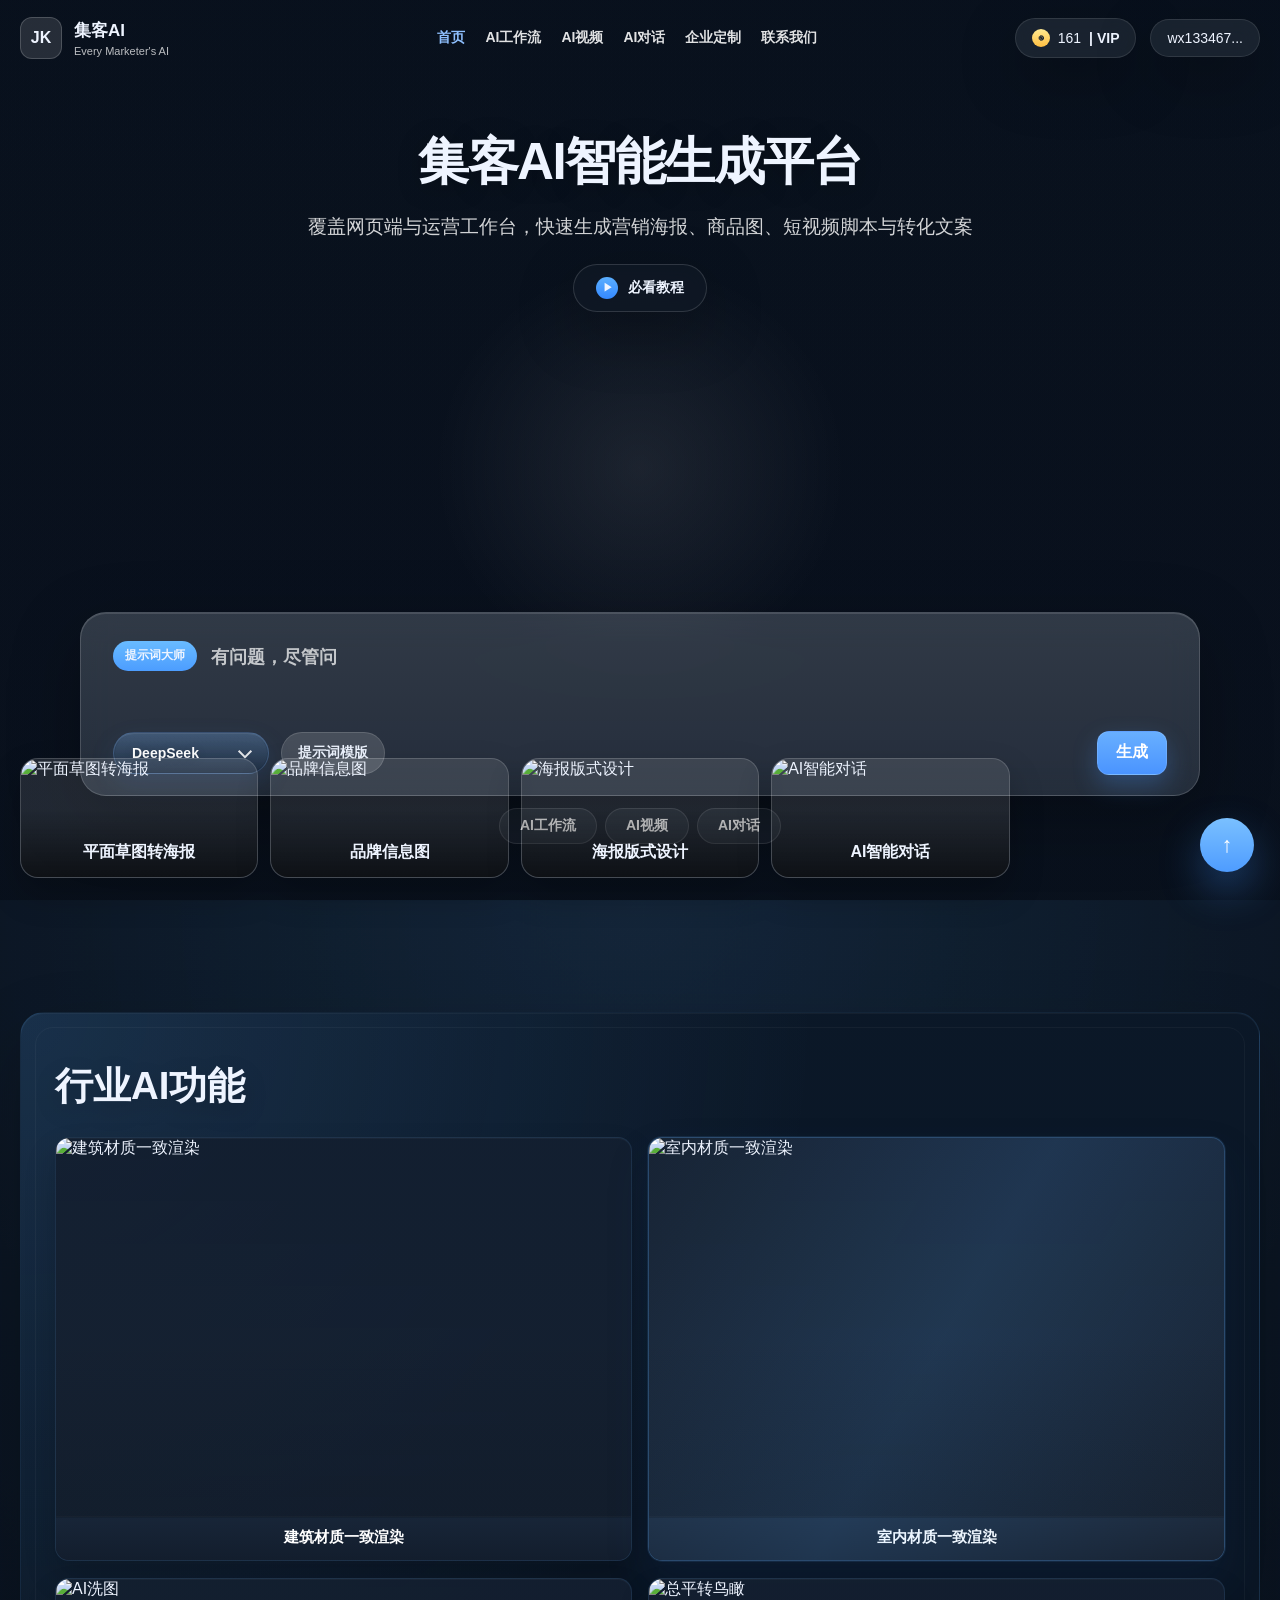
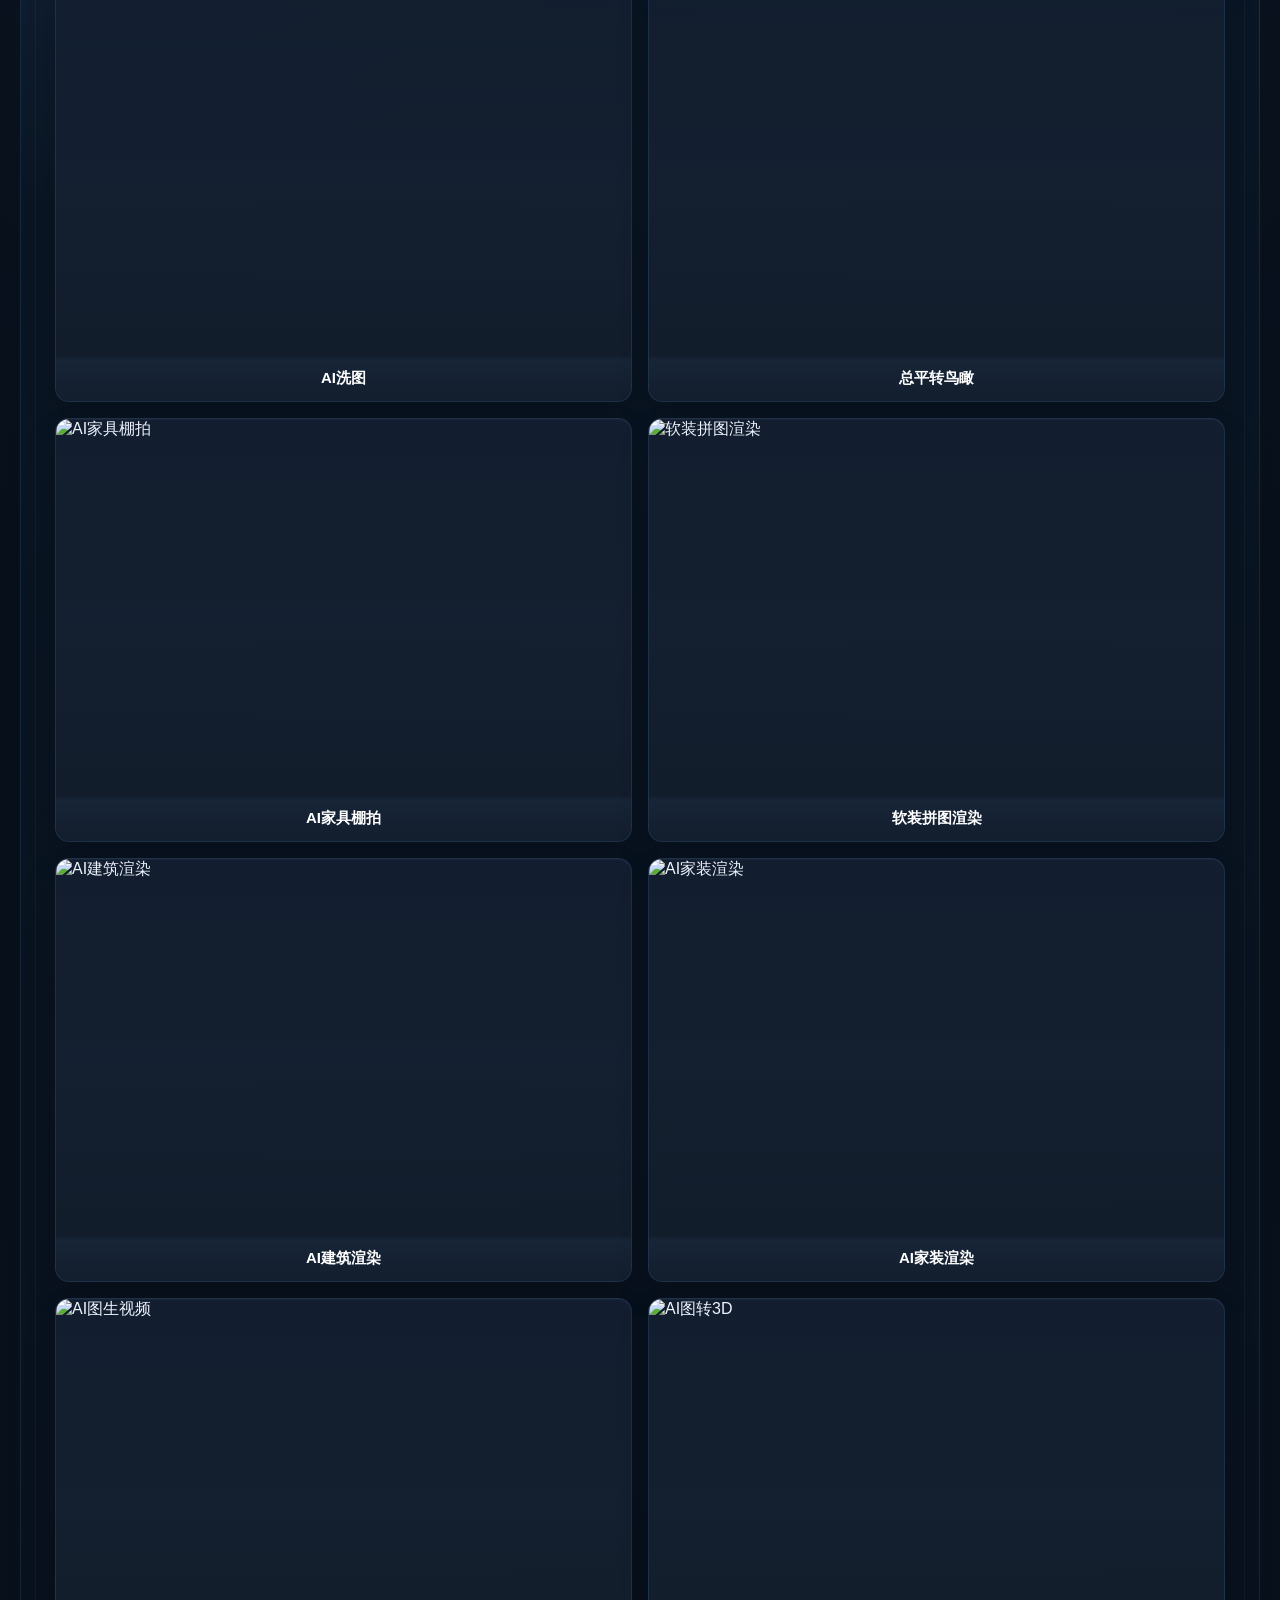
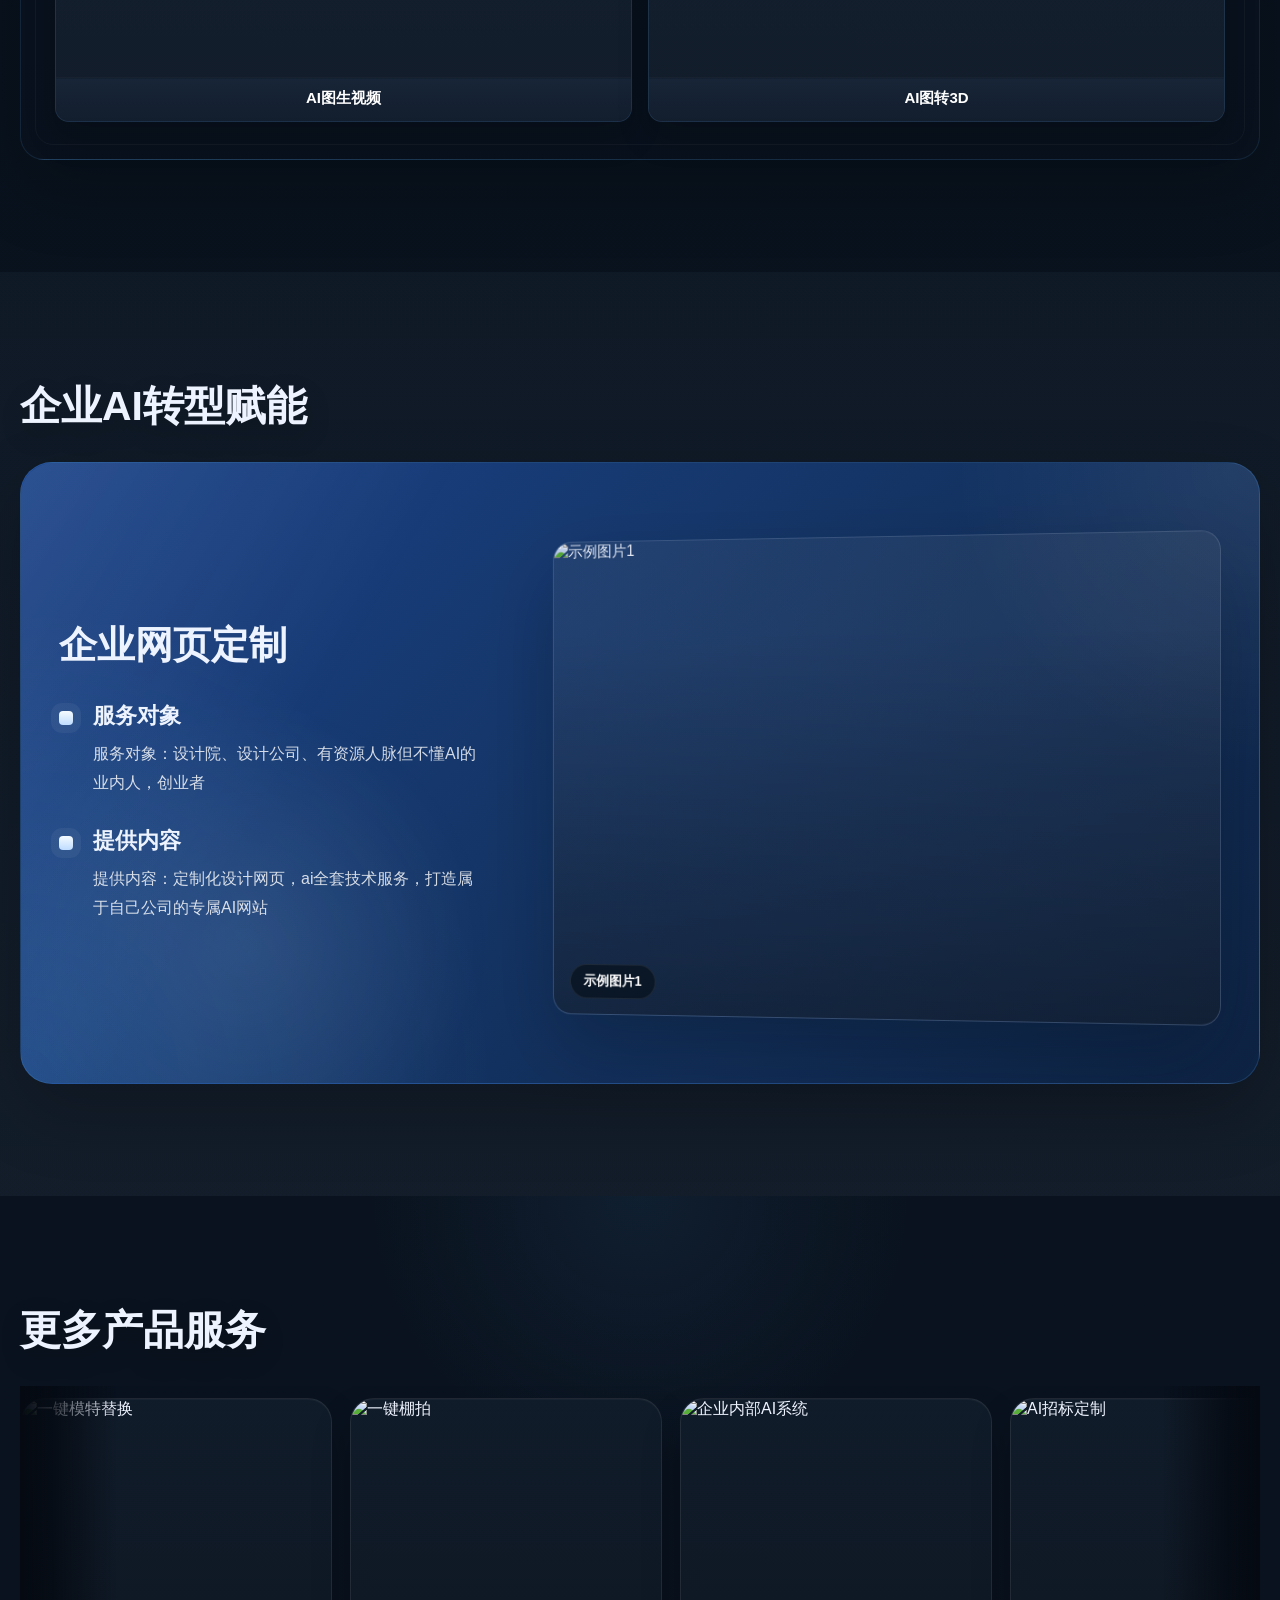
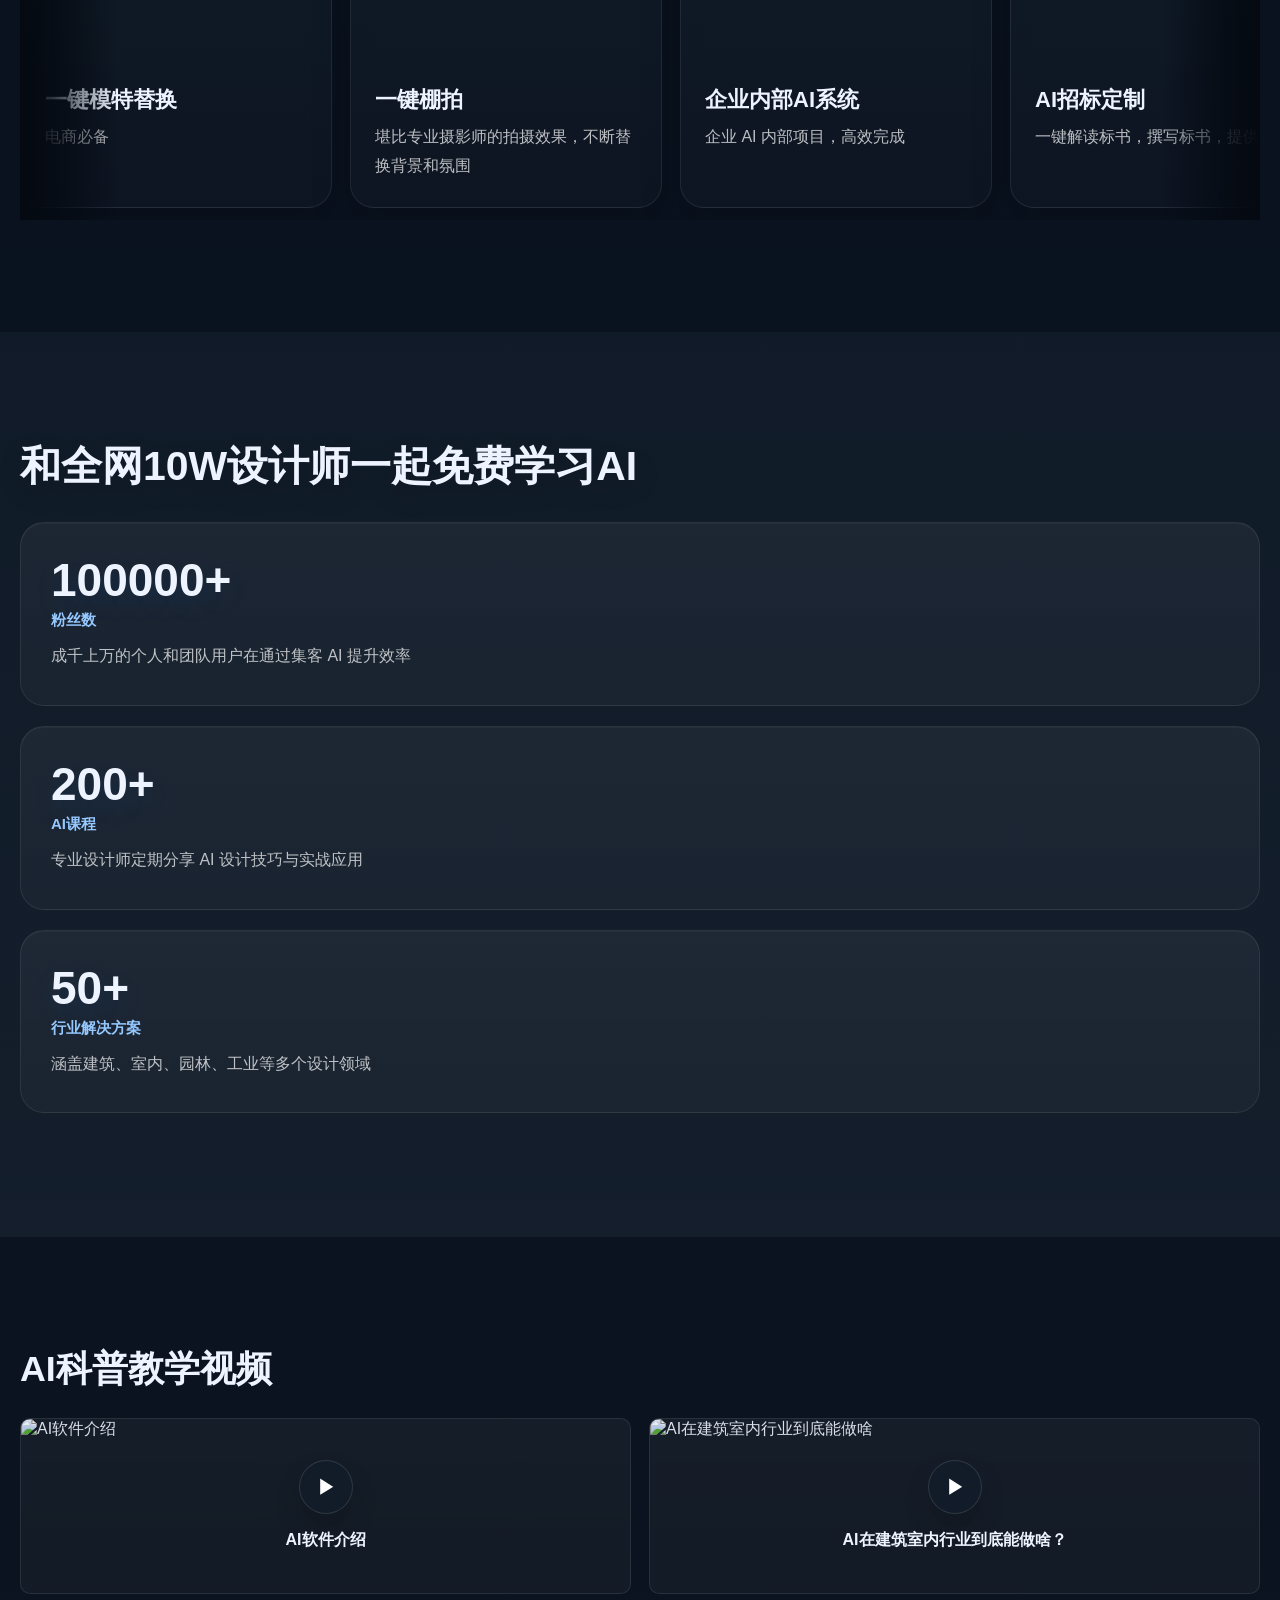
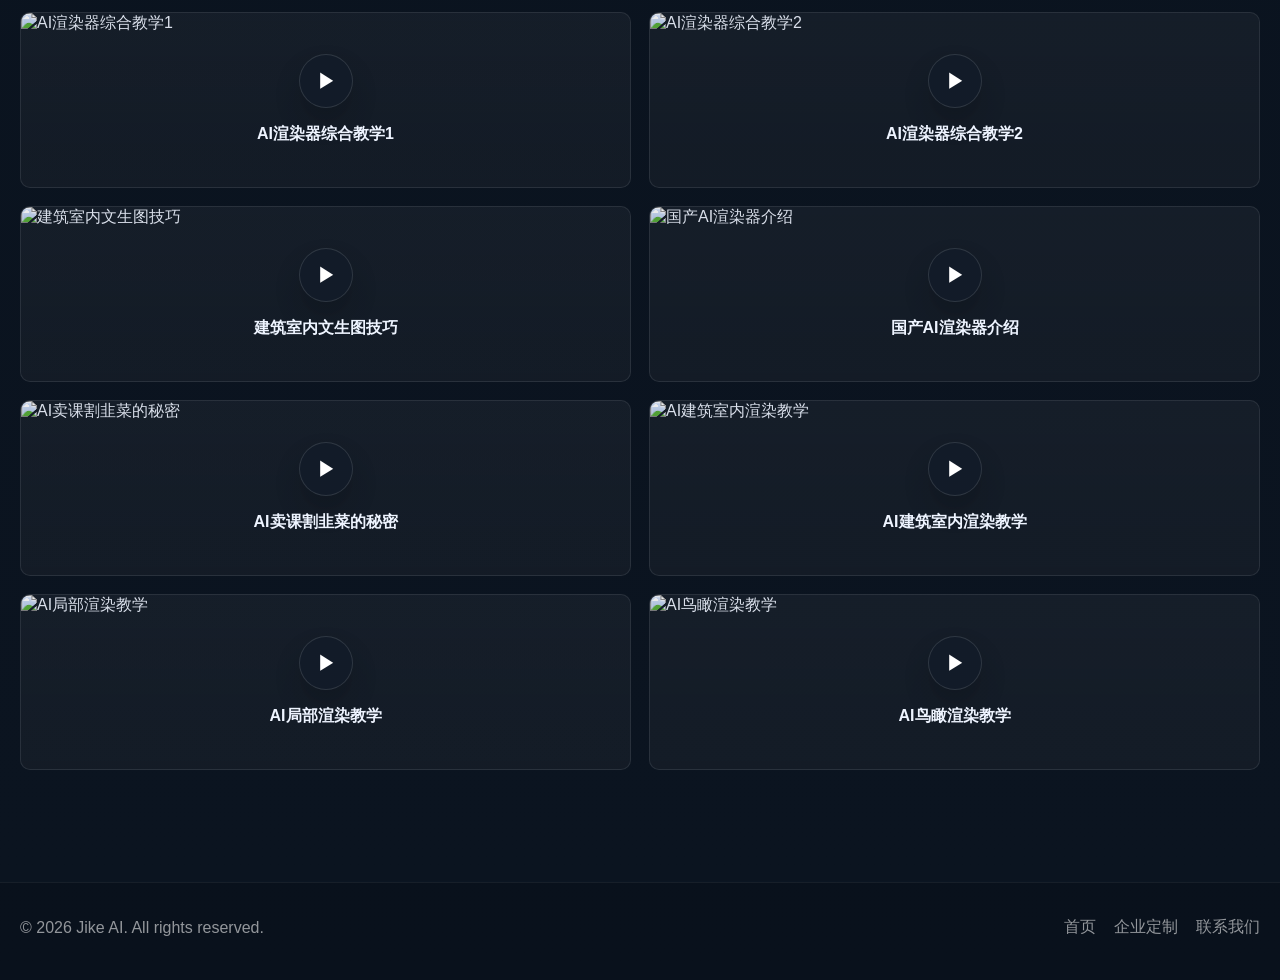
==== docs/index.html @ c5cf7b4f "Add files via upload" ====
<!DOCTYPE html>
<html lang="zh-CN">
<head>
  <meta charset="UTF-8" />
  <meta name="viewport" content="width=device-width, initial-scale=1.0" />
  <title>集客AI - 首页</title>
  <link rel="stylesheet" href="assets/style.css" />
</head>
<body data-page="home">
  <section class="hero hero-home">
    <header class="header">
      <div class="container header-inner">
        <a class="brand" href="index.html">
          <div class="brand-mark">JK</div>
          <div class="brand-text">
            <strong>集客AI</strong>
            <span>Every Marketer's AI</span>
          </div>
        </a>

        <nav class="nav">
          <a data-nav="home" href="index.html">首页</a>
          <a data-nav="workflow" href="workflow.html">AI工作流</a>
          <a data-nav="video" href="video.html">AI视频</a>
          <a data-nav="modeling" href="modeling.html">AI对话</a>
          <a data-nav="enterprise" href="enterprise.html">企业定制</a>
          <a data-nav="contact" href="contact.html">联系我们</a>
        </nav>

        <div class="nav-right">
          <div class="pill"><span class="coin-dot">◉</span> 161 <strong>| VIP</strong></div>
          <div class="pill">wx133467...</div>
        </div>
      </div>
    </header>

    <div class="container hero-center">
      <div class="title">集客AI智能生成平台</div>
      <div class="subtitle">
        覆盖网页端与运营工作台，快速生成营销海报、商品图、短视频脚本与转化文案
      </div>
      <a href="workflow.html" class="quick-btn"><span class="play">▶</span> 必看教程</a>

      <div class="prompt-wrap">
        <form class="prompt-box" action="modeling.html" method="get" data-home-form>
          <div class="prompt-top">
            <div class="tag">提示词大师</div>
            <textarea class="prompt-input" data-home-prompt name="prompt" placeholder="有问题，尽管问"></textarea>
          </div>

          <div class="prompt-bottom">
            <div class="controls">
              <div class="control control-select">
                <button class="model-trigger" type="button" data-dropdown-trigger aria-haspopup="listbox" aria-expanded="false">
                  <span data-dropdown-value>DeepSeek</span>
                </button>
                <div class="model-menu" data-dropdown-menu hidden role="listbox" aria-label="选择模型">
                  <button class="model-option is-selected" type="button" data-model-option="DeepSeek" role="option" aria-selected="true">DeepSeek</button>
                  <button class="model-option" type="button" data-model-option="豆包" role="option" aria-selected="false">豆包</button>
                  <button class="model-option" type="button" data-model-option="文心一言" role="option" aria-selected="false">文心一言</button>
                </div>
              </div>
              <div class="control">提示词模版</div>
            </div>
            <div class="actions">
              <button class="generate" type="submit" data-home-generate>生成</button>
            </div>
          </div>
        </form>

        <div class="tabs">
          <a class="tab" href="workflow.html">AI工作流</a>
          <a class="tab" href="video.html">AI视频</a>
          <a class="tab" href="modeling.html">AI对话</a>
        </div>
      </div>
    </div>

    <div class="gallery">
      <div class="container gallery-row">
        <a class="gallery-card" href="workflow.html">
          <img src="https://images.unsplash.com/photo-1513694203232-719a280e022f?auto=format&fit=crop&w=800&q=80" alt="平面草图转海报">
          <span>平面草图转海报</span>
        </a>
        <a class="gallery-card" href="enterprise.html">
          <img src="https://images.unsplash.com/photo-1516321497487-e288fb19713f?auto=format&fit=crop&w=800&q=80" alt="品牌信息图">
          <span>品牌信息图</span>
        </a>
        <a class="gallery-card" href="video.html">
          <img src="https://images.unsplash.com/photo-1516382799247-87df95d790b7?auto=format&fit=crop&w=800&q=80" alt="海报版式设计">
          <span>海报版式设计</span>
        </a>
        <a class="gallery-card" href="modeling.html">
          <img src="https://images.unsplash.com/photo-1497366754035-f200968a6e72?auto=format&fit=crop&w=800&q=80" alt="AI智能对话">
          <span>AI智能对话</span>
        </a>
      </div>
    </div>
  </section>

  <main class="page-main">
    <section class="section section-dark home-industry">
      <div class="container">
        <div class="industry-board">
          <div class="industry-board__head">
            <h2>行业AI功能</h2>
          </div>

          <div class="industry-card-grid">
            <article class="industry-card">
              <img src="https://picsum.photos/seed/jk-industry-1/720/460" alt="建筑材质一致渲染">
              <span>建筑材质一致渲染</span>
            </article>
            <article class="industry-card industry-card--active">
              <img src="https://picsum.photos/seed/jk-industry-2/720/460" alt="室内材质一致渲染">
              <span>室内材质一致渲染</span>
            </article>
            <article class="industry-card">
              <img src="https://picsum.photos/seed/jk-industry-3/720/460" alt="AI洗图">
              <span>AI洗图</span>
            </article>
            <article class="industry-card">
              <img src="https://picsum.photos/seed/jk-industry-4/720/460" alt="总平转鸟瞰">
              <span>总平转鸟瞰</span>
            </article>
            <article class="industry-card">
              <img src="https://picsum.photos/seed/jk-industry-5/720/460" alt="AI家具棚拍">
              <span>AI家具棚拍</span>
            </article>

            <article class="industry-card">
              <img src="https://picsum.photos/seed/jk-industry-6/720/460" alt="软装拼图渲染">
              <span>软装拼图渲染</span>
            </article>
            <article class="industry-card">
              <img src="https://picsum.photos/seed/jk-industry-7/720/460" alt="AI建筑渲染">
              <span>AI建筑渲染</span>
            </article>
            <article class="industry-card">
              <img src="https://picsum.photos/seed/jk-industry-8/720/460" alt="AI家装渲染">
              <span>AI家装渲染</span>
            </article>
            <article class="industry-card">
              <img src="https://picsum.photos/seed/jk-industry-9/720/460" alt="AI图生视频">
              <span>AI图生视频</span>
            </article>
            <article class="industry-card">
              <img src="https://picsum.photos/seed/jk-industry-10/720/460" alt="AI图转3D">
              <span>AI图转3D</span>
            </article>
          </div>
        </div>
      </div>
    </section>

    <section class="section section-soft home-service">
      <div class="container service-layout">
        <div class="section-head home-section-head">
          <h2>企业AI转型赋能</h2>
        </div>
        <div class="service-panel">
          <div class="service-panel__body">
            <div class="service-panel__copy">
              <h3>企业网页定制</h3>
              <div class="service-panel__item">
                <strong>服务对象</strong>
                <p>服务对象：设计院、设计公司、有资源人脉但不懂AI的业内人，创业者</p>
              </div>
              <div class="service-panel__item">
                <strong>提供内容</strong>
                <p>提供内容：定制化设计网页，ai全套技术服务，打造属于自己公司的专属AI网站</p>
              </div>
            </div>

            <div class="service-panel__visual">
              <article class="service-screen service-screen--main">
                <img src="https://picsum.photos/seed/jike-service-1/1280/820" alt="示例图片1">
                <div class="service-screen__label">示例图片1</div>
              </article>
            </div>
          </div>
        </div>
      </div>
    </section>

    <section class="section section-dark home-products">
      <div class="container">
        <div class="section-head home-section-head">
          <h2>更多产品服务</h2>
        </div>

        <div class="product-marquee">
          <div class="product-track">
            <article class="product-card">
              <img src="https://picsum.photos/seed/jike-product-1/640/420" alt="一键模特替换">
              <div class="product-card__body"><h3>一键模特替换</h3><p>电商必备</p></div>
            </article>
            <article class="product-card">
              <img src="https://picsum.photos/seed/jike-product-2/640/420" alt="一键棚拍">
              <div class="product-card__body"><h3>一键棚拍</h3><p>堪比专业摄影师的拍摄效果，不断替换背景和氛围</p></div>
            </article>
            <article class="product-card">
              <img src="https://picsum.photos/seed/jike-product-3/640/420" alt="企业内部AI系统">
              <div class="product-card__body"><h3>企业内部AI系统</h3><p>企业 AI 内部项目，高效完成</p></div>
            </article>
            <article class="product-card">
              <img src="https://picsum.photos/seed/jike-product-4/640/420" alt="AI招标定制">
              <div class="product-card__body"><h3>AI招标定制</h3><p>一键解读标书，撰写标书，提供建议</p></div>
            </article>
            <article class="product-card">
              <img src="https://picsum.photos/seed/jike-product-5/640/420" alt="毛坯一键装修">
              <div class="product-card__body"><h3>毛坯一键装修</h3><p>拍照后，即可生成不同风格的装修效果</p></div>
            </article>
            <article class="product-card">
              <img src="https://picsum.photos/seed/jike-product-6/640/420" alt="一键模特替换">
              <div class="product-card__body"><h3>一键模特替换</h3><p>电商必备</p></div>
            </article>
            <article class="product-card">
              <img src="https://picsum.photos/seed/jike-product-7/640/420" alt="一键棚拍">
              <div class="product-card__body"><h3>一键棚拍</h3><p>堪比专业摄影师的拍摄效果，不断替换背景和氛围</p></div>
            </article>
            <article class="product-card">
              <img src="https://picsum.photos/seed/jike-product-8/640/420" alt="企业内部AI系统">
              <div class="product-card__body"><h3>企业内部AI系统</h3><p>企业 AI 内部项目，高效完成</p></div>
            </article>
            <article class="product-card">
              <img src="https://picsum.photos/seed/jike-product-9/640/420" alt="AI招标定制">
              <div class="product-card__body"><h3>AI招标定制</h3><p>一键解读标书，撰写标书，提供建议</p></div>
            </article>
            <article class="product-card">
              <img src="https://picsum.photos/seed/jike-product-10/640/420" alt="毛坯一键装修">
              <div class="product-card__body"><h3>毛坯一键装修</h3><p>拍照后，即可生成不同风格的装修效果</p></div>
            </article>
            <article class="product-card">
              <img src="https://picsum.photos/seed/jike-product-1/640/420" alt="一键模特替换">
              <div class="product-card__body"><h3>一键模特替换</h3><p>电商必备</p></div>
            </article>
            <article class="product-card">
              <img src="https://picsum.photos/seed/jike-product-2/640/420" alt="一键棚拍">
              <div class="product-card__body"><h3>一键棚拍</h3><p>堪比专业摄影师的拍摄效果，不断替换背景和氛围</p></div>
            </article>
            <article class="product-card">
              <img src="https://picsum.photos/seed/jike-product-3/640/420" alt="企业内部AI系统">
              <div class="product-card__body"><h3>企业内部AI系统</h3><p>企业 AI 内部项目，高效完成</p></div>
            </article>
            <article class="product-card">
              <img src="https://picsum.photos/seed/jike-product-4/640/420" alt="AI招标定制">
              <div class="product-card__body"><h3>AI招标定制</h3><p>一键解读标书，撰写标书，提供建议</p></div>
            </article>
            <article class="product-card">
              <img src="https://picsum.photos/seed/jike-product-5/640/420" alt="毛坯一键装修">
              <div class="product-card__body"><h3>毛坯一键装修</h3><p>拍照后，即可生成不同风格的装修效果</p></div>
            </article>
          </div>
        </div>
      </div>
    </section>

    <section class="section section-soft home-learning">
      <div class="container">
        <div class="section-head home-section-head">
          <h2>和全网10W设计师一起免费学习AI</h2>
        </div>

        <div class="learning-stats">
          <article class="learning-stat">
            <strong>100000+</strong>
            <span>粉丝数</span>
            <p>成千上万的个人和团队用户在通过集客 AI 提升效率</p>
          </article>
          <article class="learning-stat">
            <strong>200+</strong>
            <span>AI课程</span>
            <p>专业设计师定期分享 AI 设计技巧与实战应用</p>
          </article>
          <article class="learning-stat">
            <strong>50+</strong>
            <span>行业解决方案</span>
            <p>涵盖建筑、室内、园林、工业等多个设计领域</p>
          </article>
        </div>

      </div>
    </section>

    <section class="section section-dark home-learning-showcase">
      <div class="container">
        <div class="learning-showcase-head">
          <h2>AI科普教学视频</h2>
        </div>

        <div class="learning-video-wall">
          <article class="learning-video-tile">
            <img src="https://picsum.photos/seed/jike-video-1/800/520" alt="AI软件介绍">
            <div class="learning-video-tile__overlay">
              <span class="learning-video-tile__play">▶</span>
              <strong>AI软件介绍</strong>
            </div>
          </article>
          <article class="learning-video-tile">
            <img src="https://picsum.photos/seed/jike-video-2/800/520" alt="AI在建筑室内行业到底能做啥">
            <div class="learning-video-tile__overlay">
              <span class="learning-video-tile__play">▶</span>
              <strong>AI在建筑室内行业到底能做啥？</strong>
            </div>
          </article>
          <article class="learning-video-tile">
            <img src="https://picsum.photos/seed/jike-video-3/800/520" alt="AI渲染器综合教学1">
            <div class="learning-video-tile__overlay">
              <span class="learning-video-tile__play">▶</span>
              <strong>AI渲染器综合教学1</strong>
            </div>
          </article>
          <article class="learning-video-tile">
            <img src="https://picsum.photos/seed/jike-video-4/800/520" alt="AI渲染器综合教学2">
            <div class="learning-video-tile__overlay">
              <span class="learning-video-tile__play">▶</span>
              <strong>AI渲染器综合教学2</strong>
            </div>
          </article>
          <article class="learning-video-tile">
            <img src="https://picsum.photos/seed/jike-video-5/800/520" alt="建筑室内文生图技巧">
            <div class="learning-video-tile__overlay">
              <span class="learning-video-tile__play">▶</span>
              <strong>建筑室内文生图技巧</strong>
            </div>
          </article>
          <article class="learning-video-tile">
            <img src="https://picsum.photos/seed/jike-video-6/800/520" alt="国产AI渲染器介绍">
            <div class="learning-video-tile__overlay">
              <span class="learning-video-tile__play">▶</span>
              <strong>国产AI渲染器介绍</strong>
            </div>
          </article>
          <article class="learning-video-tile">
            <img src="https://picsum.photos/seed/jike-video-7/800/520" alt="AI卖课割韭菜的秘密">
            <div class="learning-video-tile__overlay">
              <span class="learning-video-tile__play">▶</span>
              <strong>AI卖课割韭菜的秘密</strong>
            </div>
          </article>
          <article class="learning-video-tile">
            <img src="https://picsum.photos/seed/jike-video-8/800/520" alt="AI建筑室内渲染教学">
            <div class="learning-video-tile__overlay">
              <span class="learning-video-tile__play">▶</span>
              <strong>AI建筑室内渲染教学</strong>
            </div>
          </article>
          <article class="learning-video-tile">
            <img src="https://picsum.photos/seed/jike-video-9/800/520" alt="AI局部渲染教学">
            <div class="learning-video-tile__overlay">
              <span class="learning-video-tile__play">▶</span>
              <strong>AI局部渲染教学</strong>
            </div>
          </article>
          <article class="learning-video-tile">
            <img src="https://picsum.photos/seed/jike-video-10/800/520" alt="AI鸟瞰渲染教学">
            <div class="learning-video-tile__overlay">
              <span class="learning-video-tile__play">▶</span>
              <strong>AI鸟瞰渲染教学</strong>
            </div>
          </article>
        </div>
      </div>
    </section>

  </main>

  <footer class="footer">
    <div class="container footer-inner">
      <span>© 2026 Jike AI. All rights reserved.</span>
      <div class="footer-links">
        <a href="index.html">首页</a>
        <a href="enterprise.html">企业定制</a>
        <a href="contact.html">联系我们</a>
      </div>
    </div>
  </footer>

  <a class="floating-btn" href="#">↑</a>
  <script src="assets/common.js"></script>
</body>
</html>
---- docs/assets/style.css ----
﻿:root {
  --bg: #09121f;
  --bg-2: #0e1927;
  --card: rgba(255,255,255,.05);
  --card-2: rgba(255,255,255,.08);
  --line: rgba(255,255,255,.1);
  --text: #eef4ff;
  --muted: rgba(255,255,255,.72);
  --muted-2: rgba(255,255,255,.56);
  --blue: #62b1ff;
  --blue-2: #418eff;
  --shadow: 0 20px 60px rgba(0,0,0,.28);
}
* { box-sizing: border-box; }
html { scroll-behavior: smooth; }
body {
  margin: 0;
  font-family: Inter, "PingFang SC", "Microsoft YaHei", sans-serif;
  background: linear-gradient(180deg, #09121f 0%, #0d1826 100%);
  color: var(--text);
}
a { color: inherit; text-decoration: none; }
button, input, textarea { font: inherit; }
img { display: block; max-width: 100%; }
.container { width: min(1680px, calc(100% - 40px)); margin: 0 auto; }
.narrow { max-width: 980px; }
.header, .sub-header { position: absolute; left: 0; right: 0; top: 0; z-index: 30; }
.glass-header { position: sticky; background: rgba(8,15,26,.78); backdrop-filter: blur(12px); border-bottom: 1px solid rgba(255,255,255,.05); }
.header-inner { height: 76px; display: flex; align-items: center; justify-content: space-between; gap: 20px; }
.brand { display: flex; align-items: center; gap: 12px; min-width: 220px; }
.brand-mark { width: 42px; height: 42px; border-radius: 12px; background: rgba(255,255,255,.12); border: 1px solid rgba(255,255,255,.18); display: grid; place-items: center; font-weight: 800; }
.brand-text strong { display: block; font-size: 17px; }
.brand-text span { display: block; font-size: 11px; color: var(--muted); margin-top: 3px; }
.nav { display: flex; align-items: center; gap: 34px; font-size: 15px; font-weight: 600; }
.nav a { color: rgba(255,255,255,.88); }
.nav a.active, .nav a:hover { color: #8fc0ff; }
.nav-right { display: flex; align-items: center; gap: 14px; min-width: 220px; justify-content: flex-end; }
.pill { display: inline-flex; align-items: center; gap: 8px; padding: 10px 16px; border-radius: 999px; background: rgba(39,49,61,.58); border: 1px solid rgba(255,255,255,.1); backdrop-filter: blur(10px); font-size: 14px; box-shadow: var(--shadow); }
.coin-dot { width: 18px; height: 18px; border-radius: 50%; display: inline-grid; place-items: center; font-size: 11px; color: #1b2431; background: linear-gradient(180deg, #ffea91, #ffbf42); font-weight: 700; }
.hero { position: relative; min-height: 100vh; }
.hero-home {
  background:
    linear-gradient(180deg, rgba(7,14,25,.30) 0%, rgba(8,15,26,.18) 20%, rgba(8,15,26,.32) 100%),
    url('https://images.unsplash.com/photo-1511818966892-d7d671e672a2?auto=format&fit=crop&w=1800&q=80') center center / cover no-repeat;
}
.hero::before { content: ""; position: absolute; inset: 0; background: radial-gradient(circle at 50% 52%, rgba(255,255,255,.08), transparent 26%), linear-gradient(180deg, rgba(8,15,26,.14), rgba(8,15,26,.38)); pointer-events: none; }
.hero-center { position: relative; z-index: 2; min-height: 100vh; display: flex; flex-direction: column; align-items: center; justify-content: flex-start; text-align: center; padding-top: 110px; }
.title { margin-top: 22px; font-size: clamp(36px, 4vw, 68px); line-height: 1.16; font-weight: 800; letter-spacing: -.03em; text-shadow: 0 4px 24px rgba(0,0,0,.28); }
.subtitle { margin-top: 18px; max-width: 1180px; font-size: clamp(18px, 1.5vw, 22px); line-height: 1.9; color: rgba(255,255,255,.82); }
.quick-btn { margin-top: 18px; display: inline-flex; align-items: center; gap: 10px; padding: 12px 22px; border-radius: 999px; background: rgba(15,24,37,.8); border: 1px solid rgba(255,255,255,.14); box-shadow: var(--shadow); font-size: 14px; font-weight: 700; backdrop-filter: blur(12px); }
.play { width: 22px; height: 22px; border-radius: 50%; background: linear-gradient(180deg, #5bafff, #3488ff); display: grid; place-items: center; font-size: 10px; padding-left: 1px; }
.prompt-wrap { width: min(1120px, calc(100% - 80px)); margin-top: 360px; }
.prompt-box { border-radius: 26px; padding: 18px 18px 14px; background: linear-gradient(180deg, rgba(142,154,168,.30), rgba(118,132,149,.26)); border: 1px solid rgba(255,255,255,.16); backdrop-filter: blur(18px); box-shadow: 0 22px 70px rgba(0,0,0,.28), inset 0 1px 0 rgba(255,255,255,.12); }
.prompt-top { display: flex; align-items: flex-start; gap: 14px; min-height: 86px; padding: 10px 14px 4px; text-align: left; }
.tag { display: inline-flex; align-items: center; gap: 7px; height: 30px; padding: 0 12px; border-radius: 999px; font-size: 12px; font-weight: 700; background: linear-gradient(180deg, #69bbff, #4c9dff); }
.prompt-text { flex: 1; font-size: 18px; font-weight: 700; color: rgba(255,255,255,.96); white-space: nowrap; overflow: hidden; text-overflow: ellipsis; }
.prompt-input {
  flex: 1;
  min-height: 52px;
  margin: 0;
  padding: 2px 0 0;
  border: 0;
  background: transparent;
  color: rgba(255,255,255,.96);
  font-size: 18px;
  font-weight: 700;
  line-height: 1.6;
  resize: none;
  outline: none;
}
.prompt-input::placeholder { color: rgba(255,255,255,.72); }
.thumbs { display: flex; gap: 8px; }
.thumb { width: 78px; height: 78px; border-radius: 14px; overflow: hidden; background: rgba(255,255,255,.16); border: 1px solid rgba(255,255,255,.16); }
.thumb img { width: 100%; height: 100%; object-fit: cover; }
.prompt-bottom { display: flex; align-items: center; justify-content: space-between; gap: 18px; padding: 14px 14px 6px; flex-wrap: wrap; }
.controls { display: flex; gap: 12px; flex-wrap: wrap; }
.control { height: 42px; padding: 0 16px; border-radius: 999px; background: rgba(255,255,255,.14); border: 1px solid rgba(255,255,255,.14); display: inline-flex; align-items: center; gap: 8px; font-size: 14px; font-weight: 600; }
.control-select {
  position: relative;
  min-width: 156px;
  padding: 0;
  overflow: visible;
  background: linear-gradient(180deg, rgba(93,170,255,.24), rgba(28,45,68,.82));
  border: 1px solid rgba(143,192,255,.24);
  box-shadow: inset 0 1px 0 rgba(255,255,255,.12), 0 10px 24px rgba(51,104,175,.18);
}
.control-select::before {
  content: "";
  position: absolute;
  inset: 1px;
  border-radius: 999px;
  background: linear-gradient(180deg, rgba(255,255,255,.06), rgba(255,255,255,.01));
  pointer-events: none;
}
.control-select::after {
  display: none;
}
.control-select:hover {
  border-color: rgba(143,192,255,.36);
  box-shadow: inset 0 1px 0 rgba(255,255,255,.14), 0 14px 30px rgba(51,104,175,.24);
}
.control-select:focus-within {
  border-color: rgba(143,192,255,.46);
  box-shadow: inset 0 1px 0 rgba(255,255,255,.16), 0 0 0 3px rgba(98,177,255,.12), 0 16px 34px rgba(51,104,175,.26);
}
.model-trigger {
  position: relative;
  z-index: 1;
  width: 100%;
  height: 100%;
  padding: 0 42px 0 18px;
  border: 0;
  border-radius: 999px;
  background: transparent;
  color: #fff;
  font-size: 14px;
  font-weight: 600;
  text-align: left;
  text-shadow: 0 1px 10px rgba(0,0,0,.18);
}
.model-trigger::after {
  content: "";
  position: absolute;
  top: 50%;
  right: 18px;
  width: 8px;
  height: 8px;
  border-right: 2px solid rgba(255,255,255,.88);
  border-bottom: 2px solid rgba(255,255,255,.88);
  transform: translateY(-65%) rotate(45deg);
  transition: transform .2s ease;
}
.control-select.is-open .model-trigger::after {
  transform: translateY(-20%) rotate(-135deg);
}
.model-menu {
  position: absolute;
  top: calc(100% + 10px);
  left: 0;
  min-width: 100%;
  padding: 8px;
  border-radius: 18px;
  background: linear-gradient(180deg, rgba(18,29,45,.96), rgba(10,18,30,.96));
  border: 1px solid rgba(143,192,255,.18);
  box-shadow: 0 20px 42px rgba(0,0,0,.34), inset 0 1px 0 rgba(255,255,255,.06);
  backdrop-filter: blur(14px);
}
.model-option {
  width: 100%;
  min-height: 40px;
  padding: 0 14px;
  border: 0;
  border-radius: 12px;
  background: transparent;
  color: rgba(255,255,255,.88);
  font-size: 14px;
  font-weight: 600;
  text-align: left;
  transition: background .18s ease, color .18s ease;
}
.model-option:hover {
  background: rgba(98,177,255,.12);
  color: #fff;
}
.model-option.is-selected {
  background: linear-gradient(180deg, rgba(98,177,255,.2), rgba(60,113,189,.18));
  color: #fff;
}
.actions { display: flex; align-items: center; gap: 10px; margin-left: auto; }
.upload, .generate, .primary-btn, .ghost-btn { height: 44px; border-radius: 12px; border: 1px solid rgba(255,255,255,.12); font-weight: 700; cursor: pointer; display: inline-flex; align-items: center; justify-content: center; padding: 0 18px; }
.upload, .ghost-btn { background: rgba(255,255,255,.10); color: #fff; }
.generate, .primary-btn { background: linear-gradient(180deg, #68afff, #4a94ff); color: white; box-shadow: 0 10px 24px rgba(76,156,255,.28); }
.primary-btn.small { height: 40px; }
.primary-btn.full { width: 100%; }
.tabs { margin-top: 12px; display: flex; justify-content: center; gap: 8px; flex-wrap: wrap; }
.tab { padding: 8px 20px; border-radius: 999px; background: rgba(35,45,58,.52); border: 1px solid rgba(255,255,255,.12); color: rgba(255,255,255,.88); font-size: 14px; font-weight: 600; }
.tab.active { background: linear-gradient(180deg, #63b0ff, #3d90ff); box-shadow: 0 10px 24px rgba(77,154,255,.28); }
.gallery { position: absolute; left: 0; right: 0; bottom: 22px; z-index: 3; }
.gallery-row { display: grid; grid-template-columns: repeat(5, 1fr); gap: 18px; align-items: end; }
.gallery-card { position: relative; height: 138px; border-radius: 18px; overflow: hidden; background: rgba(255,255,255,.1); border: 1px solid rgba(255,255,255,.16); box-shadow: 0 16px 34px rgba(0,0,0,.22); }
.gallery-card img { width: 100%; height: 100%; object-fit: cover; }
.gallery-card::after { content: ""; position: absolute; inset: 0; background: linear-gradient(180deg, rgba(0,0,0,0) 42%, rgba(0,0,0,.58) 100%); }
.gallery-card span { position: absolute; left: 18px; right: 18px; bottom: 14px; z-index: 2; font-size: 16px; font-weight: 700; text-align: center; }
.page-main, .inner-page {
  background:
    radial-gradient(circle at top, rgba(98,177,255,.08), transparent 22%),
    linear-gradient(180deg, #091320 0%, #0d1826 100%);
}
.section { padding: 112px 0; }
.section-dark { background: rgba(5,10,18,.26); }
.section-soft { background: linear-gradient(180deg, rgba(255,255,255,.02), rgba(255,255,255,.03)); }
.section-head h2, .split-grid h2, .page-hero h1, .cta-box h2 { margin: 0 0 16px; font-size: clamp(30px, 3.1vw, 52px); line-height: 1.18; letter-spacing: -.03em; }
.section-head.center { text-align: center; max-width: 860px; margin: 0 auto 42px; }
.section-head p, .lead, .page-hero p, .cta-box p { color: var(--muted); font-size: 17px; line-height: 1.95; }
.section-kicker { display: inline-block; margin-bottom: 16px; color: #8fc0ff; font-size: 13px; font-weight: 700; letter-spacing: .08em; text-transform: uppercase; }
.card-grid { display: grid; gap: 20px; }
.card-grid.three { grid-template-columns: repeat(3, 1fr); }
.card-grid.four { grid-template-columns: repeat(4, 1fr); }
.info-card { padding: 28px; border-radius: 24px; background: rgba(255,255,255,.04); border: 1px solid rgba(255,255,255,.08); box-shadow: inset 0 1px 0 rgba(255,255,255,.03); }
.info-card h3 { margin: 0 0 12px; font-size: 22px; }
.info-card p { margin: 0; color: var(--muted); line-height: 1.9; }
.split-grid { display: grid; grid-template-columns: 1.05fr .95fr; gap: 34px; align-items: center; }
.feature-list { display: grid; gap: 16px; }
.feature-item { padding: 20px 22px; border-radius: 20px; background: rgba(255,255,255,.05); border: 1px solid rgba(255,255,255,.08); display: flex; flex-direction: column; gap: 8px; }
.feature-item strong { font-size: 18px; }
.feature-item span { color: var(--muted); }
.show-grid { display: grid; grid-template-columns: 1.5fr 1fr 1fr; gap: 18px; }
.show-card { min-height: 220px; border-radius: 24px; background: linear-gradient(135deg, rgba(58,88,122,.44), rgba(17,28,45,.88)); border: 1px solid rgba(255,255,255,.08); display: flex; align-items: end; padding: 22px; font-size: 22px; font-weight: 700; }
.show-card.large { grid-row: span 2; min-height: 458px; }
.cta-box { border: 1px solid rgba(255,255,255,.08); border-radius: 28px; padding: 40px; display: flex; align-items: center; justify-content: space-between; gap: 30px; background: linear-gradient(180deg, rgba(255,255,255,.03), rgba(255,255,255,.04)); }
.cta-actions { display: flex; gap: 12px; align-items: center; flex-wrap: wrap; }
.cta-actions.left { justify-content: flex-start; }
.home-industry,
.home-products {
  background:
    radial-gradient(circle at top, rgba(98,177,255,.08), transparent 28%),
    rgba(5,10,18,.26);
}
.home-section-head {
  text-align: left;
  max-width: 860px;
  margin: 0 0 34px;
}
.home-section-head h2 {
  margin: 0;
  font-size: clamp(38px, 3.2vw, 58px);
  line-height: 1.08;
  letter-spacing: 0;
  text-shadow: 0 10px 28px rgba(0,0,0,.16);
}
.industry-board {
  position: relative;
  padding: 52px 34px 36px;
  border-radius: 24px;
  background:
    radial-gradient(circle at top left, rgba(98,177,255,.16), transparent 30%),
    linear-gradient(180deg, rgba(11, 24, 40, 0.99), rgba(8, 17, 29, 0.98));
  border: 1px solid rgba(98,177,255,.12);
  box-shadow:
    inset 0 1px 0 rgba(255,255,255,.04),
    0 28px 72px rgba(0,0,0,.2);
}
.industry-board::before {
  content: "";
  position: absolute;
  inset: 14px;
  border-radius: 18px;
  border: 1px solid rgba(255,255,255,.04);
  pointer-events: none;
}
.industry-board__head {
  display: flex;
  align-items: center;
  justify-content: flex-start;
  gap: 20px;
  margin-bottom: 30px;
}
.industry-board__head h2 {
  margin: 0;
  font-size: clamp(34px, 3vw, 50px);
  line-height: 1.1;
  letter-spacing: 0;
  text-shadow: 0 8px 24px rgba(0,0,0,.18);
}
.industry-card-grid {
  display: grid;
  grid-template-columns: repeat(5, minmax(0, 1fr));
  gap: 16px;
}
.industry-card {
  position: relative;
  overflow: hidden;
  border-radius: 14px;
  background: linear-gradient(180deg, rgba(19, 31, 48, 0.96), rgba(23, 34, 50, 0.92));
  border: 1px solid rgba(98,177,255,.12);
  box-shadow:
    inset 0 1px 0 rgba(255,255,255,.03),
    0 16px 32px rgba(0,0,0,.16);
  transition: transform .22s ease, border-color .22s ease, box-shadow .22s ease;
}
.industry-card--active {
  border-color: rgba(98,177,255,.3);
  box-shadow:
    0 0 0 1px rgba(98,177,255,.1),
    0 22px 40px rgba(18,43,78,.24);
}
.industry-card:hover {
  transform: translateY(-5px);
  border-color: rgba(98,177,255,.24);
  box-shadow:
    0 0 0 1px rgba(98,177,255,.08),
    0 22px 42px rgba(13,32,58,.26);
}
.industry-card img {
  width: 100%;
  aspect-ratio: 1.52 / 1;
  object-fit: cover;
  display: block;
}
.industry-card::after {
  content: "";
  position: absolute;
  inset: 0 0 42px;
  background: linear-gradient(180deg, rgba(6,13,22,0) 52%, rgba(6,13,22,.18) 100%);
  pointer-events: none;
}
.industry-card span {
  display: flex;
  align-items: center;
  justify-content: center;
  min-height: 44px;
  padding: 10px 12px 12px;
  text-align: center;
  font-size: 15px;
  font-weight: 700;
  color: #fff;
  background: linear-gradient(180deg, rgba(24, 37, 56, 0.98), rgba(19, 29, 45, 0.98));
  border-top: 1px solid rgba(255,255,255,.04);
}
.service-layout {
  display: block;
}
.service-panel {
  position: relative;
  padding: 0;
  border-radius: 32px;
  background:
    radial-gradient(circle at left bottom, rgba(98,177,255,.18), transparent 34%),
    radial-gradient(circle at top right, rgba(255,255,255,.08), transparent 22%),
    linear-gradient(135deg, #1b4389 0%, #143567 46%, #0d2344 100%);
  border: 1px solid rgba(98,177,255,.18);
  box-shadow: 0 28px 72px rgba(0,0,0,.2);
}
.service-panel::before {
  content: "";
  position: absolute;
  inset: 0;
  border-radius: inherit;
  background:
    linear-gradient(120deg, rgba(255,255,255,.08), rgba(255,255,255,0) 28%),
    radial-gradient(circle at 18% 78%, rgba(255,255,255,.08), transparent 22%);
  pointer-events: none;
}
.service-panel__body {
  display: grid;
  grid-template-columns: minmax(340px, .75fr) minmax(0, 1.25fr);
  gap: 34px;
  min-height: 620px;
  padding: 48px 38px 38px;
}
.service-panel__copy {
  display: flex;
  flex-direction: column;
  justify-content: center;
  padding: 14px 0 24px;
}
.service-panel__copy h3 {
  margin: 0 0 34px;
  font-size: clamp(34px, 3vw, 60px);
  line-height: 1.14;
}
.service-panel__item {
  position: relative;
  padding-left: 34px;
}
.service-panel__item + .service-panel__item {
  margin-top: 28px;
}
.service-panel__item::before {
  content: "";
  position: absolute;
  left: 0;
  top: 10px;
  width: 14px;
  height: 14px;
  border-radius: 4px;
  background: linear-gradient(180deg, #f5fbff, #bfdcff);
  box-shadow: 0 0 0 8px rgba(255,255,255,.05);
}
.service-panel__item strong {
  display: block;
  margin-bottom: 8px;
  font-size: 22px;
}
.service-panel__item p {
  margin: 0;
  color: rgba(255,255,255,.82);
  font-size: 16px;
  line-height: 1.85;
}
.service-panel__visual {
  position: relative;
  display: flex;
  align-items: center;
  justify-content: flex-end;
  min-width: 0;
}
.service-screen {
  overflow: hidden;
  border-radius: 20px;
  border: 1px solid rgba(255,255,255,.1);
  background: rgba(255,255,255,.06);
  box-shadow: 0 34px 82px rgba(3,10,20,.26);
}
.service-screen--main {
  position: relative;
  width: min(100%, 860px);
  aspect-ratio: 1.42 / 1;
  transform: perspective(1200px) rotateY(-5deg);
  transform-origin: right center;
}
.service-screen--float {
  position: absolute;
  right: 10%;
  bottom: 26px;
  width: min(38%, 300px);
  aspect-ratio: 1.08 / 1;
  z-index: 2;
}
.service-screen img {
  width: 100%;
  height: 100%;
  object-fit: cover;
}
.service-screen::after {
  content: "";
  position: absolute;
  inset: 0;
  background: linear-gradient(180deg, rgba(4,10,18,.06) 20%, rgba(4,10,18,.46) 100%);
}
.service-screen__label {
  position: absolute;
  left: 18px;
  bottom: 16px;
  z-index: 2;
  display: inline-flex;
  align-items: center;
  min-height: 36px;
  padding: 0 14px;
  border-radius: 999px;
  background: rgba(8,17,29,.72);
  border: 1px solid rgba(255,255,255,.08);
  color: #fff;
  font-size: 14px;
  font-weight: 700;
}
.product-marquee {
  position: relative;
  overflow: hidden;
  padding: 12px 0;
}
.product-marquee::before,
.product-marquee::after {
  content: "";
  position: absolute;
  top: 0;
  bottom: 0;
  width: 220px;
  z-index: 2;
  pointer-events: none;
}
.product-marquee::before {
  left: 0;
  background: linear-gradient(90deg, rgba(5,10,18,1) 0%, rgba(5,10,18,.82) 34%, rgba(5,10,18,0) 100%);
}
.product-marquee::after {
  right: 0;
  background: linear-gradient(270deg, rgba(5,10,18,1) 0%, rgba(5,10,18,.82) 34%, rgba(5,10,18,0) 100%);
}
.product-track {
  display: flex;
  align-items: stretch;
  gap: 18px;
  width: max-content;
  animation: product-scroll 40s linear infinite;
}
.product-track:hover {
  animation-play-state: paused;
}
.product-card {
  flex: 0 0 356px;
  overflow: hidden;
  border-radius: 24px;
  background: linear-gradient(180deg, rgba(18,29,43,.92), rgba(14,22,34,.96));
  border: 1px solid rgba(255,255,255,.08);
  box-shadow:
    inset 0 1px 0 rgba(255,255,255,.03),
    0 20px 42px rgba(0,0,0,.16);
  transition: transform .22s ease, border-color .22s ease, box-shadow .22s ease;
}
.product-card:hover {
  transform: translateY(-4px);
  border-color: rgba(98,177,255,.22);
  box-shadow:
    0 0 0 1px rgba(98,177,255,.08),
    0 26px 52px rgba(16,37,67,.22);
}
.product-card img {
  width: 100%;
  aspect-ratio: 1.18 / 1;
  object-fit: cover;
}
.product-card__body {
  padding: 24px 24px 26px;
}
.product-card__body h3 {
  margin: 0 0 10px;
  font-size: 22px;
  line-height: 1.25;
}
.product-card__body p {
  margin: 0;
  color: var(--muted);
  line-height: 1.8;
}
@keyframes product-scroll {
  from { transform: translateX(0); }
  to { transform: translateX(calc(-50% - 9px)); }
}
.learning-head {
  display: block;
  margin-bottom: 34px;
}
.learning-stats {
  display: grid;
  grid-template-columns: repeat(3, minmax(0, 1fr));
  gap: 20px;
  margin-bottom: 12px;
}
.learning-stat {
  padding: 34px 30px;
  border-radius: 24px;
  background: linear-gradient(180deg, rgba(255,255,255,.05), rgba(255,255,255,.03));
  border: 1px solid rgba(255,255,255,.08);
  box-shadow: inset 0 1px 0 rgba(255,255,255,.03);
}
.learning-stat strong {
  display: block;
  margin-bottom: 8px;
  font-size: 46px;
  line-height: 1;
  text-shadow: 0 10px 24px rgba(0,123,255,.12);
}
.learning-stat span {
  display: block;
  margin-bottom: 12px;
  color: #95c8ff;
  font-size: 15px;
  font-weight: 700;
}
.learning-stat p {
  margin: 0;
  color: var(--muted);
  line-height: 1.8;
}
.home-learning-showcase {
  background: rgba(5,10,18,.26);
}
.learning-showcase-head {
  margin-bottom: 28px;
}
.learning-showcase-head h2 {
  margin: 0;
  font-size: clamp(32px, 2.8vw, 44px);
  line-height: 1.14;
}
.learning-video-wall {
  display: grid;
  grid-template-columns: repeat(5, minmax(0, 1fr));
  gap: 18px;
}
.learning-video-tile {
  position: relative;
  overflow: hidden;
  border-radius: 10px;
  background: rgba(255,255,255,.05);
  border: 1px solid rgba(255,255,255,.08);
  min-height: 176px;
  transition: transform .22s ease, border-color .22s ease, box-shadow .22s ease;
}
.learning-video-tile:hover {
  transform: translateY(-4px);
  border-color: rgba(98,177,255,.2);
  box-shadow: 0 22px 42px rgba(0,0,0,.16);
}
.learning-video-tile img {
  width: 100%;
  height: 100%;
  object-fit: cover;
  display: block;
}
.learning-video-tile::after {
  content: "";
  position: absolute;
  inset: 0;
  background: linear-gradient(180deg, rgba(7,13,22,.08) 0%, rgba(7,13,22,.22) 100%);
}
.learning-video-tile__overlay {
  position: absolute;
  inset: 0;
  z-index: 2;
  display: flex;
  flex-direction: column;
  align-items: center;
  justify-content: center;
  gap: 14px;
  padding: 18px;
  text-align: center;
}
.learning-video-tile__play {
  width: 54px;
  height: 54px;
  border-radius: 50%;
  display: grid;
  place-items: center;
  background: rgba(18, 28, 42, .72);
  border: 1px solid rgba(255,255,255,.12);
  color: #fff;
  font-size: 20px;
  padding-left: 3px;
  box-shadow: 0 14px 26px rgba(0,0,0,.18);
  transition: transform .2s ease, background .2s ease;
}
.learning-video-tile:hover .learning-video-tile__play {
  transform: scale(1.06);
  background: rgba(37,122,255,.82);
}
.learning-video-tile strong {
  max-width: 90%;
  font-size: 16px;
  line-height: 1.45;
}
.learning-content {
  display: grid;
  grid-template-columns: minmax(0, 1.2fr) minmax(340px, .8fr);
  gap: 20px;
}
.learning-video-grid {
  display: grid;
  grid-template-columns: repeat(3, minmax(0, 1fr));
  gap: 18px;
}
.learning-video-card {
  overflow: hidden;
  border-radius: 22px;
  background: rgba(255,255,255,.04);
  border: 1px solid rgba(255,255,255,.08);
}
.learning-video-card img {
  width: 100%;
  aspect-ratio: 1.18 / 1;
  object-fit: cover;
}
.learning-video-card span {
  display: block;
  padding: 18px 18px 20px;
  font-size: 16px;
  font-weight: 700;
}
.learning-topic-panel {
  padding: 28px;
  border-radius: 24px;
  background: linear-gradient(180deg, rgba(255,255,255,.05), rgba(255,255,255,.03));
  border: 1px solid rgba(255,255,255,.08);
}
.learning-topic-panel__title {
  margin-bottom: 18px;
  font-size: 20px;
  font-weight: 700;
}
.learning-topic-list {
  display: grid;
  gap: 12px;
}
.learning-topic-item {
  min-height: 58px;
  padding: 0 18px;
  border-radius: 16px;
  display: flex;
  align-items: center;
  font-size: 16px;
  font-weight: 600;
  background: rgba(255,255,255,.04);
  border: 1px solid rgba(255,255,255,.06);
}

body[data-page="home"] .industry-card,
body[data-page="home"] .product-card,
body[data-page="home"] .learning-video-tile {
  transform-style: preserve-3d;
  transform:
    perspective(1100px)
    rotateX(var(--tilt-x, 0deg))
    rotateY(var(--tilt-y, 0deg))
    scale(var(--card-scale, 1));
  will-change: transform;
}

body[data-page="home"] .industry-card::before,
body[data-page="home"] .product-card::before,
body[data-page="home"] .learning-video-tile::before {
  content: "";
  position: absolute;
  inset: -1px;
  border-radius: inherit;
  background: linear-gradient(120deg, rgba(255,255,255,.02), rgba(98,177,255,.16), rgba(255,255,255,.02));
  opacity: 0;
  pointer-events: none;
  transition: opacity .24s ease;
}

body[data-page="home"] .industry-card:hover::before,
body[data-page="home"] .product-card:hover::before,
body[data-page="home"] .learning-video-tile:hover::before,
body[data-page="home"] .industry-card--active::before {
  opacity: 1;
}

body[data-page="home"] .industry-card img,
body[data-page="home"] .product-card img,
body[data-page="home"] .learning-video-tile img {
  transform: scale(var(--media-scale, 1));
  transition: transform .28s ease;
}

body[data-page="home"] .reveal-item {
  opacity: 0;
  transform: translate3d(0, 28px, 0) scale(.985);
  filter: blur(8px);
  transition:
    opacity .7s cubic-bezier(.22,1,.36,1),
    transform .7s cubic-bezier(.22,1,.36,1),
    filter .7s cubic-bezier(.22,1,.36,1);
  transition-delay: var(--reveal-delay, 0ms);
}

body[data-page="home"] .reveal-item.is-revealed {
  opacity: 1;
  transform: translate3d(0, 0, 0) scale(1);
  filter: blur(0);
}

@media (prefers-reduced-motion: reduce) {
  body[data-page="home"] .product-track,
  body[data-page="home"] .reveal-item {
    animation: none !important;
    transition: none !important;
  }
}
.footer {
  padding: 34px 0 42px;
  border-top: 1px solid rgba(255,255,255,.06);
  background: rgba(6,11,18,.5);
}
.footer-inner { display: flex; justify-content: space-between; gap: 20px; align-items: center; color: var(--muted-2); }
.footer-links { display: flex; gap: 18px; }
.floating-btn {
  position: fixed;
  right: 26px;
  bottom: 28px;
  width: 54px;
  height: 54px;
  border-radius: 50%;
  display: grid;
  place-items: center;
  background: linear-gradient(180deg, #7ac0ff, #4e9cff);
  color: white;
  font-size: 22px;
  box-shadow: 0 18px 40px rgba(64,147,255,.34);
  z-index: 20;
  transition: transform .2s ease, box-shadow .2s ease;
}
.floating-btn:hover {
  transform: translateY(-3px);
  box-shadow: 0 24px 48px rgba(64,147,255,.42);
}
.video-page {
  background: #0c1018;
}
.video-page .sub-header.glass-header {
  position: fixed;
  background: rgba(19, 22, 30, .92);
  backdrop-filter: blur(14px);
  border-bottom: 1px solid rgba(255,255,255,.05);
}
.video-studio {
  min-height: 100vh;
  padding-top: 76px;
  display: grid;
  grid-template-columns: 320px minmax(0, 1fr);
  background: #0c1018;
}
.video-studio__toast {
  position: fixed;
  top: 86px;
  left: 50%;
  z-index: 40;
  transform: translateX(-50%);
  min-width: 180px;
  padding: 12px 16px;
  border-radius: 10px;
  background: rgba(28, 38, 54, .96);
  border: 1px solid rgba(123,186,255,.14);
  color: rgba(255,255,255,.92);
  font-size: 14px;
  font-weight: 600;
  box-shadow: 0 16px 36px rgba(0,0,0,.24);
}
.video-studio__toast.is-visible {
  animation: videoToastIn 2.1s ease forwards;
}
@keyframes videoToastIn {
  0% { opacity: 0; transform: translateX(-50%) translateY(-8px); }
  12%, 78% { opacity: 1; transform: translateX(-50%) translateY(0); }
  100% { opacity: 0; transform: translateX(-50%) translateY(-8px); }
}
.video-sidebar {
  position: sticky;
  top: 76px;
  height: calc(100vh - 76px);
  padding: 20px 14px;
  display: flex;
  flex-direction: column;
  gap: 14px;
  background: #10141d;
  border-right: 1px solid rgba(255,255,255,.06);
}
.video-sidebar__section {
  padding-bottom: 14px;
  border-bottom: 1px solid rgba(255,255,255,.04);
}
.video-sidebar__section h2 {
  margin: 0;
  font-size: 14px;
  font-weight: 800;
}
.video-label {
  margin-bottom: 12px;
  color: rgba(255,255,255,.92);
  font-size: 13px;
  font-weight: 700;
}
.video-label--between {
  display: flex;
  align-items: center;
  justify-content: space-between;
}
.video-select {
  position: relative;
}
.video-select__trigger {
  width: 100%;
  min-height: 34px;
  padding: 0 14px;
  border-radius: 10px;
  border: 1px solid rgba(255,255,255,.08);
  background: #141923;
  color: rgba(255,255,255,.92);
  font-size: 13px;
  font-weight: 600;
  text-align: left;
}
.video-select__trigger::after {
  content: "\25BE";
  float: right;
  color: rgba(255,255,255,.68);
}
.video-select__menu {
  position: absolute;
  left: 0;
  right: 0;
  top: calc(100% + 8px);
  z-index: 8;
  display: grid;
  gap: 6px;
  padding: 8px;
  border-radius: 12px;
  background: #141923;
  border: 1px solid rgba(255,255,255,.08);
  box-shadow: 0 18px 30px rgba(0,0,0,.24);
}
.video-select__trigger::after {
  content: "\25BE";
}
.video-select__option {
  min-height: 34px;
  padding: 0 12px;
  border: 0;
  border-radius: 8px;
  background: transparent;
  color: rgba(255,255,255,.84);
  font-size: 13px;
  font-weight: 600;
  text-align: left;
}
.video-select__option:hover,
.video-select__option.is-selected {
  background: rgba(98,177,255,.14);
  color: #fff;
}
.video-upload-grid {
  display: grid;
  grid-template-columns: 1fr;
  gap: 10px;
}
.video-upload-grid.is-double {
  grid-template-columns: 1fr 1fr;
}
.video-upload-card {
  position: relative;
  overflow: hidden;
  min-height: 88px;
  padding: 16px 12px;
  border: 0;
  border-radius: 10px;
  background: #171b25;
  border: 1px dashed rgba(255,255,255,.08);
  display: flex;
  flex-direction: column;
  align-items: center;
  justify-content: center;
  gap: 8px;
  color: rgba(255,255,255,.56);
  text-align: center;
  cursor: pointer;
  transition: border-color .18s ease, transform .18s ease;
}
.video-upload-card:hover {
  border-color: rgba(98,177,255,.34);
  transform: translateY(-1px);
}
.video-upload-card.has-image {
  min-height: 124px;
  align-items: stretch;
  justify-content: flex-end;
  padding: 12px;
  border-style: solid;
}
.video-upload-card.has-image .video-upload-card__plus,
.video-upload-card.has-image span:last-child {
  display: none;
}
.video-upload-card__input {
  position: absolute;
  inset: 0;
  opacity: 0;
  pointer-events: none;
}
.video-upload-card__plus {
  width: 30px;
  height: 30px;
  border-radius: 50%;
  display: grid;
  place-items: center;
  background: rgba(255,255,255,.06);
  color: rgba(255,255,255,.72);
  font-size: 22px;
  line-height: 1;
}
.video-upload-card strong {
  color: rgba(255,255,255,.88);
  font-size: 13px;
  font-weight: 700;
}
.video-upload-card span:last-child {
  font-size: 11px;
  line-height: 1.5;
}
.video-upload-card__preview {
  display: none;
  width: 100%;
  aspect-ratio: 16 / 9;
  object-fit: cover;
  border-radius: 8px;
  margin-bottom: 8px;
}
.video-upload-card.has-image .video-upload-card__preview {
  display: block;
}
.video-chip-group {
  display: grid;
  grid-template-columns: repeat(3, 1fr);
  gap: 8px;
}
.video-chip-group--models .video-chip:first-child,
.video-chip-group--models .video-chip:nth-child(2) {
  position: relative;
}
.video-chip-group--models .video-chip:nth-child(2)::after {
  content: "浼氬憳鍙敤";
  position: absolute;
  top: -9px;
  right: 8px;
  padding: 2px 5px;
  border-radius: 999px;
  background: rgba(255,255,255,.12);
  color: rgba(255,255,255,.72);
  font-size: 9px;
  font-weight: 700;
}
.video-chip {
  min-height: 38px;
  padding: 0 10px;
  border: 0;
  border-radius: 8px;
  background: #1a1f2a;
  color: rgba(255,255,255,.78);
  font-size: 13px;
  font-weight: 700;
}
.video-chip.is-active {
  background: linear-gradient(135deg, #4ca7ff, #7b88f3);
  color: #fff;
}
.video-chip.wide {
  min-width: 0;
}
.video-chip-group--models {
  grid-template-columns: repeat(2, 1fr);
}
.video-chip-group--models .video-chip:nth-child(2)::after {
  content: none;
}
.video-chip {
  cursor: pointer;
  transition: background .18s ease, color .18s ease, transform .18s ease;
}
.video-chip:hover {
  transform: translateY(-1px);
  color: #fff;
}
.video-helper-text {
  margin: 10px 0 0;
  color: rgba(255,255,255,.52);
  font-size: 12px;
  line-height: 1.6;
}
.video-textarea {
  width: 100%;
  min-height: 168px;
  padding: 14px 12px;
  border-radius: 10px;
  border: 1px solid rgba(255,255,255,.06);
  background: #171b25;
  color: #fff;
  resize: none;
}
.video-textarea::placeholder {
  color: rgba(255,255,255,.34);
}
.video-sidebar__footer {
  margin-top: auto;
}
.video-submit {
  width: 100%;
  min-height: 42px;
  border: 0;
  border-radius: 10px;
  background: rgba(255,255,255,.08);
  color: rgba(255,255,255,.56);
  font-size: 14px;
  font-weight: 700;
}
.video-content {
  padding: 26px 24px 42px;
}
.video-content__head {
  padding: 0 0 14px;
  border-bottom: 1px solid rgba(255,255,255,.06);
}
.video-content__head h1 {
  margin: 0 0 8px;
  font-size: 24px;
  line-height: 1.2;
}
.video-content__head p {
  margin: 0;
  color: rgba(255,255,255,.58);
  font-size: 14px;
}
.video-tabs {
  display: flex;
  gap: 18px;
  padding: 18px 0 20px;
}
.video-tab {
  position: relative;
  border: 0;
  padding: 0;
  background: transparent;
  color: rgba(255,255,255,.58);
  font-size: 15px;
  font-weight: 700;
}
.video-tab.is-active {
  color: #fff;
}
.video-tab.is-active::after {
  content: "";
  position: absolute;
  left: 0;
  right: 0;
  bottom: -14px;
  height: 3px;
  border-radius: 999px;
  background: #4c9fff;
}
.video-card-grid {
  display: grid;
  grid-template-columns: repeat(6, minmax(0, 1fr));
  gap: 22px 20px;
}
.video-scene-card {
  overflow: hidden;
  border-radius: 14px;
  background: #20242d;
  border: 1px solid rgba(255,255,255,.06);
}
.video-scene-card img {
  width: 100%;
  aspect-ratio: 1 / 0.82;
  object-fit: cover;
}
.video-scene-card__body {
  padding: 16px 16px 18px;
}
.video-scene-card__body h3 {
  margin: 0 0 8px;
  font-size: 18px;
  line-height: 1.2;
}
.video-scene-card__body p {
  margin: 0 0 14px;
  color: rgba(255,255,255,.58);
  font-size: 13px;
  line-height: 1.7;
}
.video-scene-card__body span {
  display: inline-flex;
  min-height: 28px;
  padding: 0 10px;
  align-items: center;
  border-radius: 8px;
  background: rgba(42,96,177,.24);
  color: #72b6ff;
  font-size: 11px;
  font-weight: 700;
}
.page-hero { padding: 140px 0 80px; }
.page-hero.simple { background: radial-gradient(circle at top, rgba(80,143,255,.16), transparent 32%); }
.workbench-card, .image-stage, .model-stage { min-height: 420px; border-radius: 28px; border: 1px solid rgba(255,255,255,.08); background: linear-gradient(135deg, rgba(53,85,121,.42), rgba(14,25,40,.92)); box-shadow: var(--shadow); }
.workbench-card.tall { min-height: 520px; }
.timeline-grid, .process-grid { display: grid; grid-template-columns: repeat(4, 1fr); gap: 20px; }
.timeline-card, .process-card { padding: 28px; border-radius: 24px; background: rgba(255,255,255,.04); border: 1px solid rgba(255,255,255,.08); }
.timeline-card strong, .process-card strong { display: block; margin-bottom: 12px; font-size: 28px; color: #8fc0ff; }
.timeline-card h3 { margin: 0 0 10px; }
.timeline-card p, .process-card span { color: var(--muted); line-height: 1.85; }
.form-wrap { max-width: 880px; }
.contact-card { padding: 28px; border-radius: 26px; background: rgba(255,255,255,.04); border: 1px solid rgba(255,255,255,.08); }
.form-grid { display: grid; grid-template-columns: 1fr 1fr; gap: 16px; margin-bottom: 18px; }
.form-grid input, .form-grid textarea { width: 100%; background: rgba(255,255,255,.06); border: 1px solid rgba(255,255,255,.08); border-radius: 14px; color: var(--text); padding: 14px 16px; }
.form-grid textarea { grid-column: span 2; min-height: 160px; resize: vertical; }
.enterprise-page {
  background:
    radial-gradient(circle at top, rgba(98,177,255,.12), transparent 28%),
    linear-gradient(180deg, #0a1321 0%, #0d1826 100%);
}
.enterprise-hero {
  padding: 152px 0 92px;
}
.enterprise-hero__grid {
  display: grid;
  grid-template-columns: 1fr .95fr;
  gap: 40px;
  align-items: center;
}
.enterprise-hero__copy h1 {
  margin: 0 0 18px;
  font-size: clamp(40px, 4vw, 64px);
  line-height: 1.08;
  letter-spacing: -.04em;
}
.enterprise-hero__copy p {
  max-width: 760px;
  margin: 0;
  color: var(--muted);
  font-size: 18px;
  line-height: 1.95;
}
.enterprise-hero__actions {
  display: flex;
  gap: 14px;
  margin-top: 28px;
  flex-wrap: wrap;
}
.enterprise-metrics {
  display: grid;
  grid-template-columns: repeat(3, 1fr);
  gap: 16px;
  margin-top: 34px;
}
.enterprise-metric {
  padding: 22px 20px;
  border-radius: 22px;
  background: rgba(255,255,255,.04);
  border: 1px solid rgba(255,255,255,.08);
}
.enterprise-metric strong {
  display: block;
  margin-bottom: 8px;
  font-size: 26px;
}
.enterprise-metric span {
  color: var(--muted);
  font-size: 14px;
}
.enterprise-hero__visual {
  position: relative;
  min-height: 560px;
}
.enterprise-panel {
  border-radius: 28px;
  border: 1px solid rgba(255,255,255,.08);
  background: linear-gradient(180deg, rgba(255,255,255,.04), rgba(255,255,255,.03));
  box-shadow: var(--shadow);
}
.enterprise-panel--main {
  padding: 18px;
}
.enterprise-showcase-image {
  width: 100%;
  display: block;
  border-radius: 22px;
  border: 1px solid rgba(255,255,255,.08);
  object-fit: cover;
}
.enterprise-stack__card,
.enterprise-card,
.enterprise-step,
.enterprise-package,
.enterprise-guarantee__item {
  border-radius: 24px;
  background: rgba(255,255,255,.04);
  border: 1px solid rgba(255,255,255,.08);
}
.enterprise-panel--float span,
.enterprise-stack__card span,
.enterprise-package__head span {
  display: block;
  color: #8fc0ff;
  font-size: 12px;
  font-weight: 700;
  letter-spacing: .08em;
  text-transform: uppercase;
}
.enterprise-panel--float strong,
.enterprise-stack__card strong {
  display: block;
  margin-top: 10px;
  font-size: 24px;
  line-height: 1.3;
}
.enterprise-panel--float {
  position: absolute;
  right: 24px;
  bottom: -18px;
  width: min(320px, calc(100% - 48px));
  padding: 22px;
  background: linear-gradient(180deg, rgba(98,177,255,.16), rgba(17,31,51,.9));
}
.enterprise-solution-grid,
.enterprise-package-grid,
.enterprise-guarantee__grid {
  display: grid;
  grid-template-columns: repeat(4, 1fr);
  gap: 20px;
}
.enterprise-card {
  padding: 28px;
}
.enterprise-card h3,
.enterprise-step h3,
.enterprise-package h3 {
  margin: 0 0 12px;
  font-size: 24px;
}
.enterprise-card p,
.enterprise-step p,
.enterprise-package p,
.enterprise-guarantee__item span {
  margin: 0;
  color: var(--muted);
  line-height: 1.9;
}
.enterprise-split {
  display: grid;
  grid-template-columns: 1fr .95fr;
  gap: 34px;
  align-items: center;
}
.enterprise-stack {
  display: grid;
  gap: 16px;
}
.enterprise-stack__card {
  padding: 24px;
}
.enterprise-timeline {
  display: grid;
  grid-template-columns: repeat(4, 1fr);
  gap: 20px;
}
.enterprise-step {
  padding: 28px;
}
.enterprise-step strong {
  display: inline-flex;
  align-items: center;
  justify-content: center;
  width: 54px;
  height: 54px;
  margin-bottom: 18px;
  border-radius: 18px;
  background: linear-gradient(180deg, rgba(98,177,255,.22), rgba(70,123,198,.12));
  color: #8fc0ff;
  font-size: 20px;
}
.enterprise-package {
  padding: 28px;
}
.enterprise-package--featured {
  background: linear-gradient(180deg, rgba(98,177,255,.1), rgba(255,255,255,.04));
  border-color: rgba(143,192,255,.18);
  box-shadow: 0 20px 40px rgba(34,77,138,.16);
}
.enterprise-package__head {
  margin-bottom: 18px;
}
.enterprise-list {
  margin: 20px 0 0;
  padding: 0;
  list-style: none;
  display: grid;
  gap: 12px;
}
.enterprise-list li {
  position: relative;
  padding-left: 20px;
  color: var(--muted);
  line-height: 1.8;
}
.enterprise-list li::before {
  content: "";
  position: absolute;
  left: 0;
  top: 11px;
  width: 8px;
  height: 8px;
  border-radius: 50%;
  background: #62b1ff;
}
.enterprise-plan {
  display: grid;
  grid-template-columns: minmax(320px, .78fr) minmax(0, 1.22fr);
  gap: 28px;
  align-items: start;
}
.enterprise-plan__intro {
  position: sticky;
  top: 104px;
  padding: 34px 32px;
  border-radius: 28px;
  background: linear-gradient(180deg, rgba(22,33,49,.92), rgba(13,22,35,.95));
  border: 1px solid rgba(255,255,255,.08);
  box-shadow: 0 24px 64px rgba(0,0,0,.24);
}
.enterprise-plan__intro h2 {
  margin: 0 0 16px;
  font-size: clamp(30px, 2.8vw, 46px);
  line-height: 1.16;
}
.enterprise-plan__intro p {
  margin: 0;
  color: var(--muted);
  line-height: 1.9;
}
.enterprise-plan__note {
  margin: 28px 0 30px;
  padding: 18px 20px;
  border-radius: 18px;
  background: rgba(255,255,255,.04);
  border: 1px solid rgba(255,255,255,.06);
  display: grid;
  gap: 8px;
}
.enterprise-plan__note strong {
  color: #fff;
  font-size: 15px;
}
.enterprise-plan__note span {
  color: var(--muted);
  line-height: 1.8;
}
.enterprise-plan__rail {
  display: grid;
  gap: 18px;
}
.enterprise-plan-row {
  display: grid;
  grid-template-columns: 88px minmax(0, 1fr);
  gap: 20px;
  padding: 24px;
  border-radius: 26px;
  background: linear-gradient(180deg, rgba(23,34,50,.92), rgba(13,21,34,.96));
  border: 1px solid rgba(255,255,255,.08);
  box-shadow: 0 20px 48px rgba(0,0,0,.18);
}
.enterprise-plan-row--featured {
  border-color: rgba(121,182,255,.34);
  box-shadow: 0 24px 52px rgba(39,93,160,.22);
}
.enterprise-plan-row__index {
  width: 88px;
  height: 88px;
  border-radius: 22px;
  display: grid;
  place-items: center;
  background: linear-gradient(180deg, rgba(66,118,191,.34), rgba(31,60,97,.7));
  border: 1px solid rgba(121,182,255,.18);
  color: #9dccff;
  font-size: 28px;
  font-weight: 800;
}
.enterprise-plan-row__top {
  margin-bottom: 14px;
}
.enterprise-plan-row__top span {
  display: inline-block;
  margin-bottom: 10px;
  padding: 6px 12px;
  border-radius: 999px;
  background: rgba(255,255,255,.05);
  color: #9dccff;
  font-size: 12px;
  font-weight: 700;
}
.enterprise-plan-row__top h3 {
  margin: 0;
  font-size: 28px;
  line-height: 1.2;
}
.enterprise-plan-row__body p {
  margin: 0;
  color: var(--muted);
  line-height: 1.9;
}
.enterprise-plan-row__tags {
  margin-top: 18px;
  display: flex;
  flex-wrap: wrap;
  gap: 10px;
}
.enterprise-plan-row__tags span {
  display: inline-flex;
  align-items: center;
  min-height: 40px;
  padding: 0 16px;
  border-radius: 999px;
  background: rgba(255,255,255,.04);
  border: 1px solid rgba(255,255,255,.08);
  color: rgba(255,255,255,.86);
  font-size: 14px;
  font-weight: 600;
}
.enterprise-guarantee {
  display: grid;
  gap: 34px;
}
.enterprise-guarantee__grid {
  grid-template-columns: repeat(2, 1fr);
}
.enterprise-guarantee__item {
  padding: 24px;
}
.enterprise-guarantee__item strong {
  display: block;
  margin-bottom: 10px;
  font-size: 20px;
}
.chat-app-page {
  background: linear-gradient(180deg, #08111d 0%, #0c1726 100%);
}
.chat-app-page .sub-header.glass-header {
  position: fixed;
}
.chat-app-shell {
  min-height: 100vh;
  display: grid;
  grid-template-columns: 288px minmax(0, 1fr);
}
.chat-sidebar {
  position: sticky;
  top: 0;
  height: 100vh;
  padding: 18px 16px;
  padding-top: 94px;
  display: flex;
  flex-direction: column;
  gap: 20px;
  background: linear-gradient(180deg, rgba(16,28,44,.98), rgba(10,18,30,.98));
  border-right: 1px solid rgba(255,255,255,.06);
}
.brand-compact {
  min-width: 0;
}
.chat-sidebar__top {
  display: flex;
  align-items: center;
  justify-content: space-between;
  gap: 12px;
}
.sidebar-mini-link {
  display: inline-flex;
  align-items: center;
  justify-content: center;
  min-width: 56px;
  height: 36px;
  padding: 0 14px;
  border-radius: 999px;
  background: rgba(255,255,255,.06);
  border: 1px solid rgba(255,255,255,.08);
  color: rgba(255,255,255,.82);
  font-size: 13px;
  font-weight: 700;
}
.sidebar-primary {
  width: 100%;
  min-height: 46px;
  padding: 0 18px;
  border-radius: 16px;
  border: 1px solid rgba(123,186,255,.26);
  background: linear-gradient(180deg, rgba(98,177,255,.22), rgba(42,73,112,.36));
  color: #fff;
  font-size: 15px;
  font-weight: 700;
  text-align: left;
  box-shadow: 0 14px 32px rgba(32,77,138,.18);
}
.sidebar-group {
  display: grid;
  gap: 8px;
}
.sidebar-group__title {
  color: rgba(255,255,255,.48);
  font-size: 12px;
  font-weight: 700;
  letter-spacing: .08em;
  text-transform: uppercase;
  padding: 0 10px;
}
.sidebar-link,
.history-item {
  display: flex;
  align-items: center;
  width: 100%;
  min-height: 42px;
  padding: 10px 12px;
  border: 0;
  border-radius: 14px;
  background: transparent;
  color: rgba(255,255,255,.78);
  font-size: 14px;
  font-weight: 600;
  text-align: left;
  transition: background .18s ease, color .18s ease;
}
.sidebar-link:hover,
.sidebar-link.active,
.history-item:hover,
.history-item.is-current {
  background: rgba(98,177,255,.1);
  color: #fff;
}
.history-item {
  color: rgba(255,255,255,.64);
}
.sidebar-footer {
  margin-top: auto;
  display: grid;
  gap: 8px;
  padding-top: 14px;
  border-top: 1px solid rgba(255,255,255,.06);
}
.chat-main {
  min-height: 100vh;
  padding-top: 76px;
  display: flex;
  flex-direction: column;
  background:
    radial-gradient(circle at top, rgba(98,177,255,.08), transparent 24%),
    linear-gradient(180deg, rgba(10,19,33,.98), rgba(12,21,35,.96));
}
.chat-main__top {
  width: min(1080px, calc(100% - 56px));
  margin: 0 auto;
  padding: 24px 0 0;
  display: flex;
  align-items: center;
  justify-content: space-between;
  gap: 18px;
}
.chat-main__kicker {
  color: #8fc0ff;
  font-size: 13px;
  font-weight: 700;
  letter-spacing: .08em;
  text-transform: uppercase;
}
.chat-main__title {
  margin: 8px 0 0;
  font-size: 34px;
  line-height: 1.12;
  letter-spacing: -.03em;
}
.chat-status {
  display: inline-flex;
  align-items: center;
  gap: 10px;
  min-height: 40px;
  padding: 0 14px;
  border-radius: 999px;
  background: rgba(255,255,255,.05);
  border: 1px solid rgba(255,255,255,.08);
  color: rgba(255,255,255,.78);
  font-size: 13px;
  font-weight: 700;
}
.chat-status__dot {
  width: 8px;
  height: 8px;
  border-radius: 50%;
  background: #62b1ff;
  box-shadow: 0 0 0 6px rgba(98,177,255,.12);
}
.chat-thread {
  flex: 1;
  width: min(980px, calc(100% - 56px));
  margin: 0 auto;
  padding: 26px 0 220px;
  display: grid;
  align-content: start;
  gap: 34px;
}
.chat-row {
  display: grid;
}
.chat-row--user {
  justify-items: end;
}
.chat-row--assistant {
  grid-template-columns: 46px minmax(0, 1fr);
  align-items: start;
  gap: 16px;
}
.chat-avatar {
  width: 46px;
  height: 46px;
  border-radius: 14px;
  display: grid;
  place-items: center;
  background: linear-gradient(180deg, rgba(98,177,255,.2), rgba(56,87,126,.34));
  border: 1px solid rgba(143,192,255,.2);
  color: #fff;
  font-size: 14px;
  font-weight: 800;
}
.chat-response {
  display: grid;
  gap: 14px;
}
.chat-bubble {
  max-width: min(720px, 100%);
  border-radius: 24px;
}
.chat-bubble--user {
  padding: 12px 18px;
  background: linear-gradient(180deg, rgba(98,177,255,.2), rgba(58,100,156,.18));
  border: 1px solid rgba(143,192,255,.22);
  color: #fff;
  font-size: 16px;
  font-weight: 700;
}
.chat-bubble--assistant {
  padding: 22px 24px;
  background: rgba(255,255,255,.04);
  border: 1px solid rgba(255,255,255,.08);
  box-shadow: inset 0 1px 0 rgba(255,255,255,.04);
}
.chat-bubble--assistant h2 {
  margin: 0 0 14px;
  font-size: 28px;
  line-height: 1.15;
  letter-spacing: -.03em;
}
.chat-bubble--assistant p {
  margin: 0;
  color: var(--muted);
  font-size: 17px;
  line-height: 1.9;
}
.chat-response__actions,
.chat-suggestions,
.chat-composer__tools,
.chat-composer__actions {
  display: flex;
  flex-wrap: wrap;
  gap: 10px;
}
.response-action,
.suggestion-chip,
.composer-tool,
.send-btn {
  min-height: 40px;
  padding: 0 16px;
  border-radius: 999px;
  border: 1px solid rgba(255,255,255,.08);
  background: rgba(255,255,255,.05);
  color: rgba(255,255,255,.82);
  font-size: 14px;
  font-weight: 700;
}
.suggestion-chip:hover,
.composer-tool:hover,
.response-action:hover {
  background: rgba(98,177,255,.1);
  color: #fff;
}
.chat-composer-wrap {
  position: sticky;
  bottom: 0;
  padding: 0 0 28px;
  background: linear-gradient(180deg, rgba(12,21,35,0), rgba(12,21,35,.94) 38%, rgba(12,21,35,.98) 100%);
}
.chat-composer {
  width: min(980px, calc(100% - 56px));
  margin: 0 auto;
  padding: 18px 22px;
  border-radius: 28px;
  background: linear-gradient(180deg, rgba(29,41,58,.9), rgba(16,26,39,.94));
  border: 1px solid rgba(255,255,255,.08);
  box-shadow: 0 18px 40px rgba(0,0,0,.28), inset 0 1px 0 rgba(255,255,255,.04);
  backdrop-filter: blur(16px);
}
.chat-composer__input {
  width: 100%;
  min-height: 74px;
  padding: 0;
  border: 0;
  background: transparent;
  color: #fff;
  font-size: 22px;
  line-height: 1.5;
  resize: none;
  outline: none;
}
.chat-composer__input::placeholder {
  color: rgba(255,255,255,.56);
}
.chat-composer__bottom {
  display: flex;
  align-items: center;
  justify-content: space-between;
  gap: 16px;
  margin-top: 14px;
}
.composer-tool {
  background: rgba(255,255,255,.04);
}
.composer-select {
  min-width: 148px;
}
.send-btn {
  background: linear-gradient(180deg, #68afff, #4a94ff);
  color: #fff;
  box-shadow: 0 10px 24px rgba(76,156,255,.24);
}
.chat-composer__note {
  width: min(980px, calc(100% - 56px));
  margin: 12px auto 0;
  color: rgba(255,255,255,.42);
  font-size: 12px;
  text-align: center;
}
@media (max-width: 1280px) {
  .nav { gap: 20px; font-size: 14px; }
  .prompt-wrap { margin-top: 300px; }
  .gallery-row { gap: 12px; }
  .gallery-card { height: 120px; }
  .card-grid.four, .timeline-grid, .process-grid { grid-template-columns: 1fr 1fr; }
  .video-card-grid { grid-template-columns: repeat(3, minmax(0, 1fr)); }
  .industry-card-grid,
  .learning-video-grid { grid-template-columns: 1fr 1fr; }
  .learning-content { grid-template-columns: 1fr; }
  .learning-stats { grid-template-columns: 1fr; }
  .learning-video-wall { grid-template-columns: 1fr 1fr; }
  .product-marquee::before,
  .product-marquee::after { width: 96px; }
  .product-card { flex-basis: 312px; }
  .chat-app-shell { grid-template-columns: 260px minmax(0, 1fr); }
  .enterprise-hero__grid,
  .enterprise-split { grid-template-columns: 1fr; }
  .enterprise-solution-grid { grid-template-columns: 1fr 1fr; }
  .enterprise-package-grid { grid-template-columns: 1fr; }
  .enterprise-plan { grid-template-columns: 1fr; }
  .enterprise-plan__intro { position: static; }
}
@media (max-width: 960px) {
  .nav, .nav-right { display: none; }
  .header-inner { justify-content: flex-start; }
  .hero-center { padding-top: 96px; }
  .prompt-wrap { width: min(1120px, calc(100% - 28px)); margin-top: 220px; }
  .prompt-top { flex-wrap: wrap; }
  .gallery { position: static; padding: 22px 0 20px; }
  .gallery-row, .card-grid.three, .card-grid.four, .split-grid, .show-grid, .timeline-grid, .process-grid, .form-grid { grid-template-columns: 1fr; }
  .hero { min-height: auto; padding-bottom: 24px; }
  .show-card.large { min-height: 260px; grid-row: auto; }
  .cta-box, .footer-inner { flex-direction: column; align-items: flex-start; }
  .video-studio {
    grid-template-columns: 1fr;
    padding-top: 76px;
  }
  .video-sidebar {
    position: static;
    height: auto;
  }
  .video-card-grid {
    grid-template-columns: repeat(2, minmax(0, 1fr));
  }
  .industry-card-grid,
  .learning-video-grid { grid-template-columns: 1fr; }
  .learning-video-wall { grid-template-columns: 1fr; }
  .product-marquee::before,
  .product-marquee::after { width: 64px; }
  .product-track {
    gap: 14px;
    animation-duration: 28s;
  }
  .product-card { flex-basis: 280px; }
  .service-panel__body {
    grid-template-columns: 1fr;
    min-height: auto;
  }
  .service-panel__visual {
    justify-content: center;
    padding-top: 8px;
  }
  .service-screen--main {
    width: 100%;
  }
  .service-screen--float {
    left: 4%;
    top: auto;
    bottom: -30px;
    transform: none;
    width: 42%;
  }
  .chat-app-shell { grid-template-columns: 1fr; }
  .chat-sidebar {
    position: static;
    height: auto;
    top: auto;
    padding-top: 18px;
  }
  .chat-main__top,
  .chat-thread,
  .chat-composer,
  .chat-composer__note {
    width: calc(100% - 28px);
  }
  .chat-main__top,
  .chat-composer__bottom {
    flex-direction: column;
    align-items: flex-start;
  }
  .chat-row--assistant {
    grid-template-columns: 1fr;
  }
  .chat-avatar {
    display: none;
  }
  .enterprise-metrics,
  .enterprise-timeline,
  .enterprise-guarantee__grid,
  .enterprise-solution-grid { grid-template-columns: 1fr; }
  .enterprise-hero__visual {
    min-height: auto;
  }
  .enterprise-panel--float {
    position: static;
    width: 100%;
    margin-top: 16px;
  }
  .enterprise-plan-row { grid-template-columns: 1fr; }
}
@media (max-width: 640px) {
  .container { width: min(1680px, calc(100% - 20px)); }
  .title { font-size: 34px; }
  .subtitle { font-size: 15px; line-height: 1.8; }
  .prompt-text { font-size: 15px; white-space: normal; }
  .prompt-input { font-size: 15px; }
  .prompt-wrap { margin-top: 160px; }
  .gallery-row { grid-template-columns: 1fr; }
  .gallery-card { height: 154px; }
  .section { padding: 84px 0; }
  .video-content {
    padding: 18px 14px 36px;
  }
  .video-card-grid {
    grid-template-columns: 1fr;
    gap: 16px;
  }
  .video-tabs {
    gap: 14px;
    overflow-x: auto;
    padding-bottom: 18px;
  }
  .video-chip-group {
    grid-template-columns: 1fr;
  }
  .video-upload-grid.is-double {
    grid-template-columns: 1fr;
  }
  .home-section-head h2 { font-size: 28px; }
  .industry-board {
    padding: 24px 16px 16px;
  }
  .industry-board::before {
    inset: 8px;
    border-radius: 16px;
  }
  .industry-board__head h2 {
    font-size: 32px;
  }
  .industry-card span {
    min-height: 50px;
    font-size: 15px;
  }
  .service-panel__body,
  .product-card__body,
  .learning-stat,
  .learning-topic-panel { padding: 22px; }
  .learning-video-tile {
    min-height: 156px;
  }
  .product-marquee::before,
  .product-marquee::after { display: none; }
  .product-track {
    animation: none;
    overflow-x: auto;
    width: auto;
    padding-bottom: 6px;
    scroll-snap-type: x proximity;
  }
  .product-card {
    flex-basis: 264px;
    scroll-snap-align: start;
  }
  .service-panel {
    border-radius: 24px;
  }
  .service-panel__copy h3,
  .learning-head h2 { font-size: 28px; }
  .service-panel__item {
    padding-left: 26px;
  }
  .service-panel__item strong {
    font-size: 18px;
  }
  .service-screen--float {
    position: relative;
    left: auto;
    bottom: auto;
    width: 100%;
    margin-top: 16px;
  }
  .learning-stat strong { font-size: 38px; }
  .chat-main__title { font-size: 28px; }
  .chat-bubble--assistant h2 { font-size: 22px; }
  .chat-bubble--assistant p,
  .chat-composer__input { font-size: 16px; }
  .enterprise-hero { padding: 132px 0 72px; }
  .enterprise-hero__copy h1 { font-size: 36px; }
  .enterprise-plan__intro,
  .enterprise-plan-row { padding: 22px; }
  .enterprise-plan-row__index {
    width: 72px;
    height: 72px;
    border-radius: 18px;
    font-size: 24px;
  }
  .enterprise-plan-row__top h3 { font-size: 24px; }
  .enterprise-card,
  .enterprise-step,
  .enterprise-package,
  .enterprise-stack__card,
  .enterprise-guarantee__item { padding: 22px; }
}

.workflow-chat-page .glass-header {
  position: fixed;
}
.workflow-shell {
  grid-template-columns: 360px minmax(0, 1fr);
}
.workflow-sidebar {
  gap: 18px;
  padding: 94px 22px 24px;
  background: linear-gradient(180deg, rgba(15,28,45,.98), rgba(9,17,28,.98));
}
.workflow-category-list {
  display: grid;
  gap: 12px;
  align-content: start;
}
.workflow-category-card {
  width: 100%;
  min-height: 64px;
  padding: 18px 18px;
  border-radius: 8px;
  border: 1px solid rgba(255,255,255,.08);
  background: linear-gradient(180deg, rgba(255,255,255,.04), rgba(255,255,255,.02));
  color: rgba(255,255,255,.82);
  text-align: left;
  cursor: pointer;
  transition: transform .18s ease, border-color .18s ease, background .18s ease, box-shadow .18s ease;
}
.workflow-category-card strong {
  display: block;
  font-size: 20px;
  line-height: 1.25;
}
.workflow-category-card:hover {
  transform: translateY(-2px);
  border-color: rgba(143,192,255,.22);
  background: linear-gradient(180deg, rgba(98,177,255,.12), rgba(255,255,255,.03));
}
.workflow-category-card.is-active {
  border-color: rgba(143,192,255,.34);
  background: linear-gradient(180deg, rgba(98,177,255,.18), rgba(43,74,112,.16));
  box-shadow: 0 18px 36px rgba(26,57,98,.18);
  color: #fff;
}
.workflow-main {
  padding-top: 76px;
  padding-bottom: 42px;
}
.workflow-main__top {
  width: min(1100px, calc(100% - 64px));
  padding-top: 34px;
}
.workflow-chat-layout {
  width: min(1100px, calc(100% - 64px));
  margin: 0 auto;
  flex: 1;
  min-height: 0;
  display: flex;
  flex-direction: column;
}
.workflow-thread {
  width: 100%;
  margin: 0;
  flex: 1;
  padding: 26px 0 220px;
  gap: 34px;
}
.workflow-welcome {
  max-width: 760px;
  background: radial-gradient(circle at top left, rgba(98,177,255,.12), transparent 32%), rgba(255,255,255,.04);
}
.workflow-suggestions {
  gap: 12px;
}
.workflow-chat-page .chat-row--assistant {
  grid-template-columns: 40px minmax(0, 1fr);
  gap: 14px;
}
.workflow-chat-page .chat-avatar {
  width: 40px;
  height: 40px;
  border-radius: 12px;
}
.workflow-chat-page .chat-response {
  gap: 12px;
}
.workflow-chat-page .chat-composer-wrap {
  position: sticky;
  bottom: 0;
  padding: 0 0 28px;
  background: linear-gradient(180deg, rgba(12,21,35,0), rgba(12,21,35,.94) 38%, rgba(12,21,35,.98) 100%);
}
.workflow-chat-page .chat-composer,
.workflow-chat-page .chat-composer__note {
  width: 100%;
}
.workflow-chat-page .chat-composer {
  margin: 0;
  padding: 18px 22px;
  border-radius: 28px;
}
.workflow-chat-page .chat-composer__input {
  min-height: 74px;
  padding-top: 0;
}
.workflow-chat-page .chat-composer__bottom {
  align-items: center;
}
.workflow-chat-page .chat-composer__tools {
  flex: 0 1 auto;
}
.workflow-chat-page .chat-composer__actions {
  margin-left: auto;
  align-items: center;
}
.workflow-chat-page .chat-composer__note {
  margin-top: 12px;
}
.workflow-enterprise {
  width: min(1100px, calc(100% - 64px));
  margin: 0 auto;
  padding: 28px 0 42px;
}
.workflow-enterprise[hidden] {
  display: none !important;
}
.workflow-enterprise__hero {
  position: relative;
  overflow: hidden;
  padding: 34px;
  border-radius: 24px;
  border: 1px solid rgba(255,255,255,.08);
  background:
    radial-gradient(circle at top right, rgba(98,177,255,.14), transparent 30%),
    linear-gradient(180deg, rgba(25,37,56,.92), rgba(10,18,30,.96));
  box-shadow: 0 24px 54px rgba(2,8,18,.32), inset 0 1px 0 rgba(255,255,255,.04);
}
.workflow-enterprise__hero::after {
  content: "";
  position: absolute;
  inset: 0;
  background: linear-gradient(135deg, rgba(255,255,255,.06), transparent 36%, transparent 64%, rgba(98,177,255,.08));
  pointer-events: none;
}
.workflow-enterprise__eyebrow {
  display: inline-flex;
  align-items: center;
  gap: 10px;
  padding: 6px 12px;
  border-radius: 999px;
  border: 1px solid rgba(143,192,255,.18);
  background: rgba(98,177,255,.08);
  color: #8fc0ff;
  font-size: 12px;
  font-weight: 700;
}
.workflow-enterprise__hero h2 {
  margin: 18px 0 12px;
  font-size: 40px;
  line-height: 1.08;
}
.workflow-enterprise__hero p {
  max-width: 760px;
  margin: 0;
  color: rgba(255,255,255,.68);
  font-size: 16px;
  line-height: 1.85;
}
.workflow-enterprise__hero-grid {
  display: grid;
  grid-template-columns: minmax(0, 1.3fr) minmax(320px, .7fr);
  gap: 22px;
  margin-top: 26px;
}
.workflow-enterprise__summary {
  display: grid;
  gap: 14px;
}
.workflow-enterprise__summary-card,
.workflow-enterprise__metric,
.workflow-panel,
.workflow-modal__panel,
.workflow-toast {
  border: 1px solid rgba(255,255,255,.08);
  background: linear-gradient(180deg, rgba(255,255,255,.05), rgba(255,255,255,.025));
  box-shadow: inset 0 1px 0 rgba(255,255,255,.04);
}
.workflow-enterprise__summary-card {
  display: grid;
  grid-template-columns: auto 1fr;
  gap: 14px;
  padding: 16px 18px;
  border-radius: 18px;
}
.workflow-enterprise__icon,
.workflow-role-card__icon,
.workflow-stat__icon,
.workflow-empty__icon,
.workflow-list-avatar,
.workflow-badge-icon {
  width: 46px;
  height: 46px;
  border-radius: 14px;
  display: grid;
  place-items: center;
  background: linear-gradient(180deg, rgba(98,177,255,.18), rgba(44,89,144,.16));
  border: 1px solid rgba(143,192,255,.18);
  color: #dceeff;
  font-size: 18px;
  font-weight: 800;
  box-shadow: 0 14px 30px rgba(29,78,132,.18);
}
.workflow-enterprise__summary-card strong,
.workflow-role-card strong,
.workflow-stat strong,
.workflow-panel__title {
  display: block;
}
.workflow-enterprise__summary-card p,
.workflow-role-card p,
.workflow-panel__subtext,
.workflow-inline-note,
.workflow-empty p,
.workflow-record__meta,
.workflow-table__meta,
.workflow-assignment-card__meta,
.workflow-assignment-card__feedback,
.workflow-upload-hint,
.workflow-modal__meta,
.workflow-history__item p {
  color: rgba(255,255,255,.62);
}
.workflow-enterprise__bullet-list {
  display: grid;
  gap: 10px;
  padding: 18px;
  border-radius: 18px;
  border: 1px solid rgba(255,255,255,.08);
  background: rgba(8,16,28,.54);
}
.workflow-enterprise__bullet {
  display: flex;
  align-items: flex-start;
  gap: 12px;
  color: rgba(255,255,255,.74);
  font-size: 14px;
}
.workflow-enterprise__bullet::before {
  content: "";
  width: 8px;
  height: 8px;
  margin-top: 7px;
  border-radius: 50%;
  background: #8fc0ff;
  box-shadow: 0 0 0 6px rgba(143,192,255,.08);
  flex: none;
}
.workflow-role-grid {
  display: grid;
  grid-template-columns: repeat(2, minmax(0, 1fr));
  gap: 18px;
  margin-top: 28px;
}
.workflow-role-card {
  position: relative;
  overflow: hidden;
  min-height: 280px;
  padding: 28px;
  border-radius: 22px;
  border: 1px solid rgba(255,255,255,.08);
  background:
    radial-gradient(circle at top right, rgba(98,177,255,.16), transparent 32%),
    linear-gradient(180deg, rgba(24,36,54,.94), rgba(8,15,26,.98));
  transition: transform .22s ease, border-color .22s ease, box-shadow .22s ease;
  cursor: pointer;
}
.workflow-role-card:hover,
.workflow-role-card:focus-visible {
  transform: translateY(-4px);
  border-color: rgba(143,192,255,.22);
  box-shadow: 0 28px 44px rgba(10,25,42,.34);
}
.workflow-role-card.is-pressed {
  transform: scale(.985);
}
.workflow-role-card__icon {
  margin-bottom: 22px;
}
.workflow-role-card strong {
  font-size: 28px;
  line-height: 1.1;
  color: #fff;
}
.workflow-role-card p {
  margin: 12px 0 0;
  font-size: 15px;
  line-height: 1.8;
}
.workflow-role-card__points {
  display: grid;
  gap: 10px;
  margin-top: 22px;
}
.workflow-role-card__point {
  display: flex;
  align-items: center;
  gap: 10px;
  color: rgba(255,255,255,.82);
  font-size: 14px;
}
.workflow-role-card__point::before {
  content: "";
  width: 7px;
  height: 7px;
  border-radius: 50%;
  background: linear-gradient(180deg, #a8d2ff, #62b1ff);
}
.workflow-workspace {
  display: grid;
  gap: 20px;
}
.workflow-workspace__topbar {
  display: flex;
  align-items: flex-start;
  justify-content: space-between;
  gap: 18px;
}
.workflow-workspace__title h2 {
  margin: 0;
  font-size: 34px;
  line-height: 1.08;
}
.workflow-workspace__title p {
  margin: 10px 0 0;
  color: rgba(255,255,255,.64);
  font-size: 15px;
}
.workflow-ghost-btn,
.workflow-primary-btn,
.workflow-secondary-btn,
.workflow-chip-btn,
.workflow-inline-btn {
  appearance: none;
  border: 1px solid rgba(255,255,255,.1);
  border-radius: 8px;
  color: #fff;
  transition: transform .18s ease, border-color .18s ease, background .18s ease, box-shadow .18s ease;
  cursor: pointer;
}
.workflow-ghost-btn,
.workflow-secondary-btn,
.workflow-chip-btn,
.workflow-inline-btn {
  background: rgba(255,255,255,.045);
}
.workflow-ghost-btn:hover,
.workflow-secondary-btn:hover,
.workflow-chip-btn:hover,
.workflow-inline-btn:hover,
.workflow-primary-btn:hover {
  transform: translateY(-1px);
}
.workflow-ghost-btn {
  min-height: 42px;
  padding: 0 16px;
}
.workflow-primary-btn {
  min-height: 44px;
  padding: 0 18px;
  background: linear-gradient(180deg, #63b1ff, #3771c0);
  border-color: rgba(143,192,255,.28);
  box-shadow: 0 18px 28px rgba(41,96,166,.22);
}
.workflow-secondary-btn {
  min-height: 42px;
  padding: 0 16px;
}
.workflow-chip-btn {
  min-height: 38px;
  padding: 0 14px;
}
.workflow-inline-btn {
  min-height: 34px;
  padding: 0 12px;
  font-size: 13px;
}
.workflow-stats {
  display: grid;
  grid-template-columns: repeat(4, minmax(0, 1fr));
  gap: 14px;
}
.workflow-stat {
  position: relative;
  overflow: hidden;
  padding: 18px;
  border-radius: 18px;
}
.workflow-stat::after {
  content: "";
  position: absolute;
  inset: -30% auto auto -10%;
  width: 120px;
  height: 120px;
  background: radial-gradient(circle, rgba(98,177,255,.18), transparent 64%);
  pointer-events: none;
}
.workflow-stat__head {
  display: flex;
  align-items: center;
  justify-content: space-between;
  gap: 14px;
}
.workflow-stat__label {
  color: rgba(255,255,255,.62);
  font-size: 13px;
}
.workflow-stat__value {
  margin-top: 14px;
  font-size: 34px;
  font-weight: 800;
}
.workflow-stat__foot {
  margin-top: 10px;
  color: rgba(255,255,255,.56);
  font-size: 13px;
}
.workflow-grid {
  display: grid;
  grid-template-columns: minmax(320px, .9fr) minmax(0, 1.1fr);
  gap: 18px;
}
.workflow-grid--student {
  grid-template-columns: minmax(320px, .85fr) minmax(0, 1.15fr);
}
.workflow-panel {
  border-radius: 22px;
  padding: 22px;
}
.workflow-panel__header,
.workflow-panel__toolbar,
.workflow-filter-bar,
.workflow-form__row,
.workflow-upload-row,
.workflow-modal__actions,
.workflow-modal__footer,
.workflow-inline-actions {
  display: flex;
  align-items: center;
  justify-content: space-between;
  gap: 12px;
}
.workflow-panel__header {
  margin-bottom: 18px;
}
.workflow-panel__header h3 {
  margin: 0;
  font-size: 24px;
}
.workflow-panel__subtext {
  margin-top: 8px;
  font-size: 14px;
}
.workflow-team-card {
  padding: 18px;
  border-radius: 18px;
  border: 1px solid rgba(255,255,255,.08);
  background: rgba(9,18,31,.6);
}
.workflow-team-meta {
  display: grid;
  grid-template-columns: repeat(2, minmax(0, 1fr));
  gap: 12px;
  margin-top: 18px;
}
.workflow-meta-item {
  padding: 14px;
  border-radius: 14px;
  background: rgba(255,255,255,.03);
  border: 1px solid rgba(255,255,255,.06);
}
.workflow-meta-item span {
  display: block;
  color: rgba(255,255,255,.48);
  font-size: 12px;
}
.workflow-meta-item strong {
  display: block;
  margin-top: 8px;
  font-size: 16px;
}
.workflow-team-actions {
  display: flex;
  flex-wrap: wrap;
  gap: 10px;
  margin-top: 16px;
}
.workflow-list,
.workflow-assignment-list,
.workflow-record-list,
.workflow-history {
  display: grid;
  gap: 12px;
}
.workflow-member-card,
.workflow-assignment-card,
.workflow-record-card,
.workflow-history__item,
.workflow-joined-card,
.workflow-join-card {
  padding: 16px;
  border-radius: 16px;
  border: 1px solid rgba(255,255,255,.07);
  background: rgba(255,255,255,.03);
}
.workflow-member-card,
.workflow-assignment-card,
.workflow-record-card {
  display: grid;
  grid-template-columns: auto 1fr auto;
  gap: 14px;
  align-items: center;
}
.workflow-list-avatar {
  width: 42px;
  height: 42px;
  border-radius: 12px;
  font-size: 15px;
}
.workflow-list-name strong,
.workflow-assignment-card__title strong,
.workflow-record-card__title strong,
.workflow-joined-card strong {
  display: block;
  font-size: 16px;
}
.workflow-list-name span,
.workflow-assignment-card__title span,
.workflow-record-card__title span,
.workflow-assignment-card__meta,
.workflow-record__meta {
  display: block;
  margin-top: 6px;
  font-size: 13px;
}
.workflow-tag {
  display: inline-flex;
  align-items: center;
  justify-content: center;
  min-height: 28px;
  padding: 0 10px;
  border-radius: 999px;
  font-size: 12px;
  font-weight: 700;
  border: 1px solid rgba(255,255,255,.08);
}
.workflow-tag.is-pending {
  color: #ffd37d;
  background: rgba(255,179,76,.12);
}
.workflow-tag.is-approved {
  color: #8be7b2;
  background: rgba(74,180,122,.14);
}
.workflow-tag.is-revise {
  color: #ffac9e;
  background: rgba(210,94,83,.16);
}
.workflow-table__tools {
  display: flex;
  flex-wrap: wrap;
  gap: 10px;
}
.workflow-input,
.workflow-select,
.workflow-textarea {
  width: 100%;
  border-radius: 8px;
  border: 1px solid rgba(255,255,255,.08);
  background: rgba(7,14,24,.76);
  color: #fff;
}
.workflow-input,
.workflow-select {
  min-height: 42px;
  padding: 0 14px;
}
.workflow-textarea {
  min-height: 116px;
  padding: 14px;
  resize: vertical;
}
.workflow-input::placeholder,
.workflow-textarea::placeholder {
  color: rgba(255,255,255,.38);
}
.workflow-select {
  appearance: none;
}
.workflow-search {
  min-width: 220px;
}
.workflow-assignment-card__thumb,
.workflow-modal__preview img,
.workflow-upload-preview img,
.workflow-empty-upload__media {
  width: 88px;
  height: 88px;
  border-radius: 14px;
  object-fit: cover;
  border: 1px solid rgba(255,255,255,.08);
}
.workflow-assignment-card__actions,
.workflow-record-card__actions {
  display: grid;
  gap: 10px;
  justify-items: end;
}
.workflow-empty {
  padding: 26px;
  border-radius: 18px;
  border: 1px dashed rgba(255,255,255,.12);
  background: rgba(8,16,28,.42);
  text-align: center;
}
.workflow-empty__icon {
  margin: 0 auto 16px;
}
.workflow-empty strong {
  display: block;
  font-size: 20px;
}
.workflow-empty p {
  max-width: 420px;
  margin: 10px auto 0;
  line-height: 1.75;
  font-size: 14px;
}
.workflow-empty-upload {
  display: grid;
  place-items: center;
  gap: 14px;
  min-height: 180px;
  border-radius: 16px;
  border: 1px dashed rgba(255,255,255,.12);
  background: rgba(8,16,28,.48);
}
.workflow-empty-upload__media {
  display: grid;
  place-items: center;
  color: rgba(255,255,255,.38);
  background: rgba(255,255,255,.03);
}
.workflow-upload-preview {
  display: flex;
  align-items: center;
  gap: 16px;
  padding: 14px;
  border-radius: 16px;
  background: rgba(255,255,255,.03);
  border: 1px solid rgba(255,255,255,.07);
}
.workflow-upload-actions {
  display: flex;
  flex-wrap: wrap;
  gap: 10px;
}
.workflow-record-list {
  margin-top: 18px;
}
.workflow-record-card {
  grid-template-columns: 1fr auto;
  align-items: start;
}
.workflow-record-card__feedback {
  margin-top: 10px;
  font-size: 14px;
  line-height: 1.7;
}
.workflow-modal {
  position: fixed;
  inset: 0;
  z-index: 70;
  display: flex;
  justify-content: flex-end;
  background: rgba(2,8,18,.62);
  backdrop-filter: blur(6px);
}
.workflow-modal[hidden] {
  display: none !important;
}
.workflow-modal__panel {
  width: min(560px, 100%);
  height: 100%;
  padding: 24px;
  overflow-y: auto;
  border-left: 1px solid rgba(255,255,255,.08);
  background: linear-gradient(180deg, rgba(13,23,38,.98), rgba(8,14,24,.98));
}
.workflow-modal__header {
  display: flex;
  align-items: flex-start;
  justify-content: space-between;
  gap: 16px;
  margin-bottom: 20px;
}
.workflow-modal__header h3 {
  margin: 0;
  font-size: 26px;
}
.workflow-modal__meta {
  margin-top: 10px;
  display: grid;
  gap: 8px;
  font-size: 14px;
}
.workflow-modal__section {
  margin-top: 18px;
  padding-top: 18px;
  border-top: 1px solid rgba(255,255,255,.07);
}
.workflow-modal__section h4 {
  margin: 0 0 14px;
  font-size: 16px;
}
.workflow-modal__preview img {
  width: 100%;
  height: auto;
  max-height: 280px;
}
.workflow-history__item {
  display: grid;
  gap: 8px;
}
.workflow-history__item strong {
  font-size: 14px;
}
.workflow-toast {
  position: fixed;
  right: 28px;
  bottom: 28px;
  z-index: 80;
  min-width: 260px;
  padding: 14px 16px;
  border-radius: 14px;
  background: linear-gradient(180deg, rgba(24,36,54,.96), rgba(10,18,30,.96));
  color: #fff;
  transform: translateY(14px);
  opacity: 0;
  pointer-events: none;
  transition: opacity .2s ease, transform .2s ease;
}
.workflow-toast.is-visible {
  opacity: 1;
  transform: translateY(0);
}
.workflow-hidden {
  display: none !important;
}
@media (max-width: 1280px) {
  .workflow-shell {
    grid-template-columns: 320px minmax(0, 1fr);
  }
  .workflow-category-card strong {
    font-size: 20px;
  }
  .workflow-stats {
    grid-template-columns: repeat(2, minmax(0, 1fr));
  }
  .workflow-grid,
  .workflow-grid--student,
  .workflow-enterprise__hero-grid {
    grid-template-columns: 1fr;
  }
}
@media (max-width: 960px) {
  .workflow-shell {
    grid-template-columns: 1fr;
  }
  .workflow-sidebar {
    padding: 94px 14px 20px;
    height: auto;
  }
  .workflow-main__top,
  .workflow-chat-layout,
  .workflow-chat-page .chat-composer,
  .workflow-chat-page .chat-composer__note {
    width: calc(100% - 28px);
  }
  .workflow-thread {
    width: 100%;
    padding-bottom: 172px;
  }
  .workflow-enterprise {
    width: calc(100% - 28px);
    padding-bottom: 28px;
  }
  .workflow-workspace__topbar,
  .workflow-panel__toolbar,
  .workflow-filter-bar,
  .workflow-form__row,
  .workflow-upload-row,
  .workflow-modal__actions,
  .workflow-modal__footer {
    flex-direction: column;
    align-items: stretch;
  }
  .workflow-role-grid,
  .workflow-stats,
  .workflow-team-meta {
    grid-template-columns: 1fr;
  }
  .workflow-member-card,
  .workflow-assignment-card,
  .workflow-record-card {
    grid-template-columns: 1fr;
    justify-items: start;
  }
  .workflow-assignment-card__actions,
  .workflow-record-card__actions {
    justify-items: start;
  }
  .workflow-modal {
    justify-content: center;
  }
  .workflow-modal__panel {
    width: 100%;
  }
  .workflow-enterprise__hero,
  .workflow-panel,
  .workflow-role-card {
    padding: 22px;
  }
  .workflow-chat-page .chat-composer__input {
    min-height: 74px;
  }
  .workflow-enterprise__hero h2,
  .workflow-workspace__title h2 {
    font-size: 30px;
  }
}
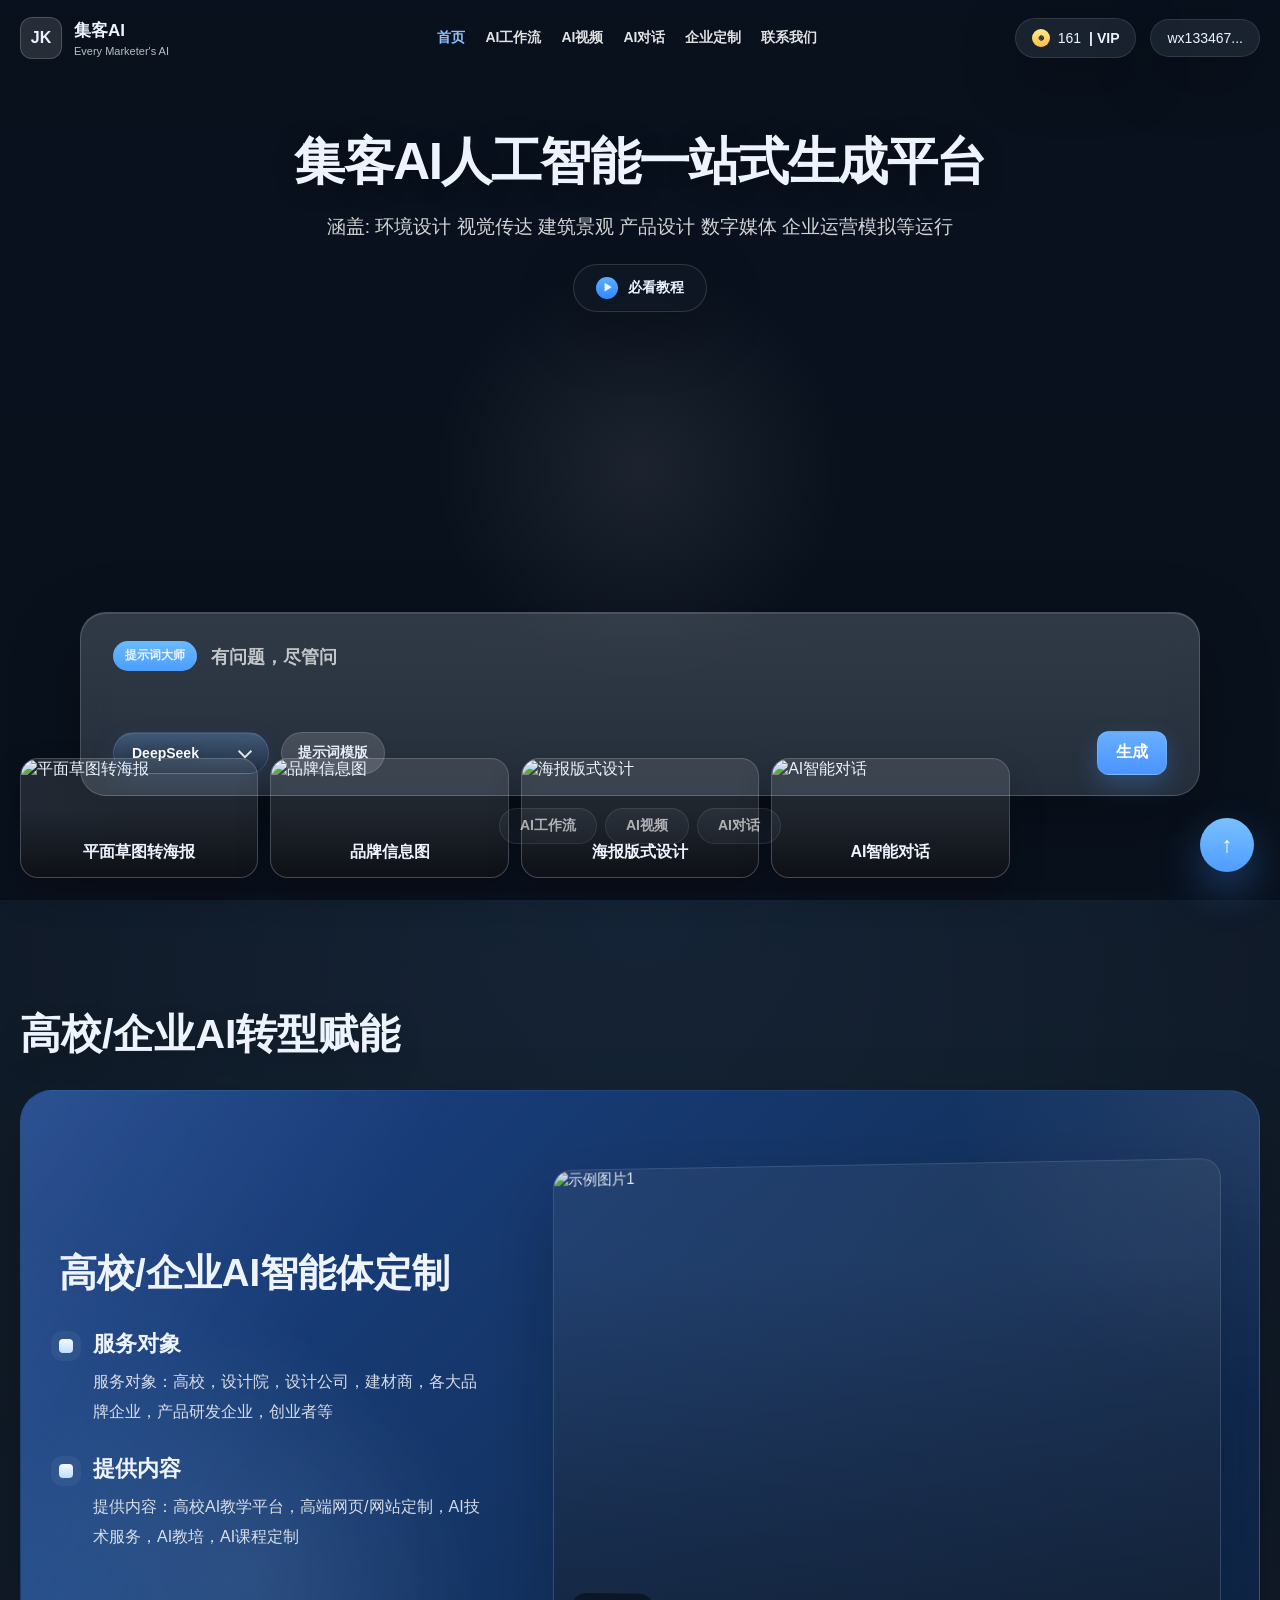
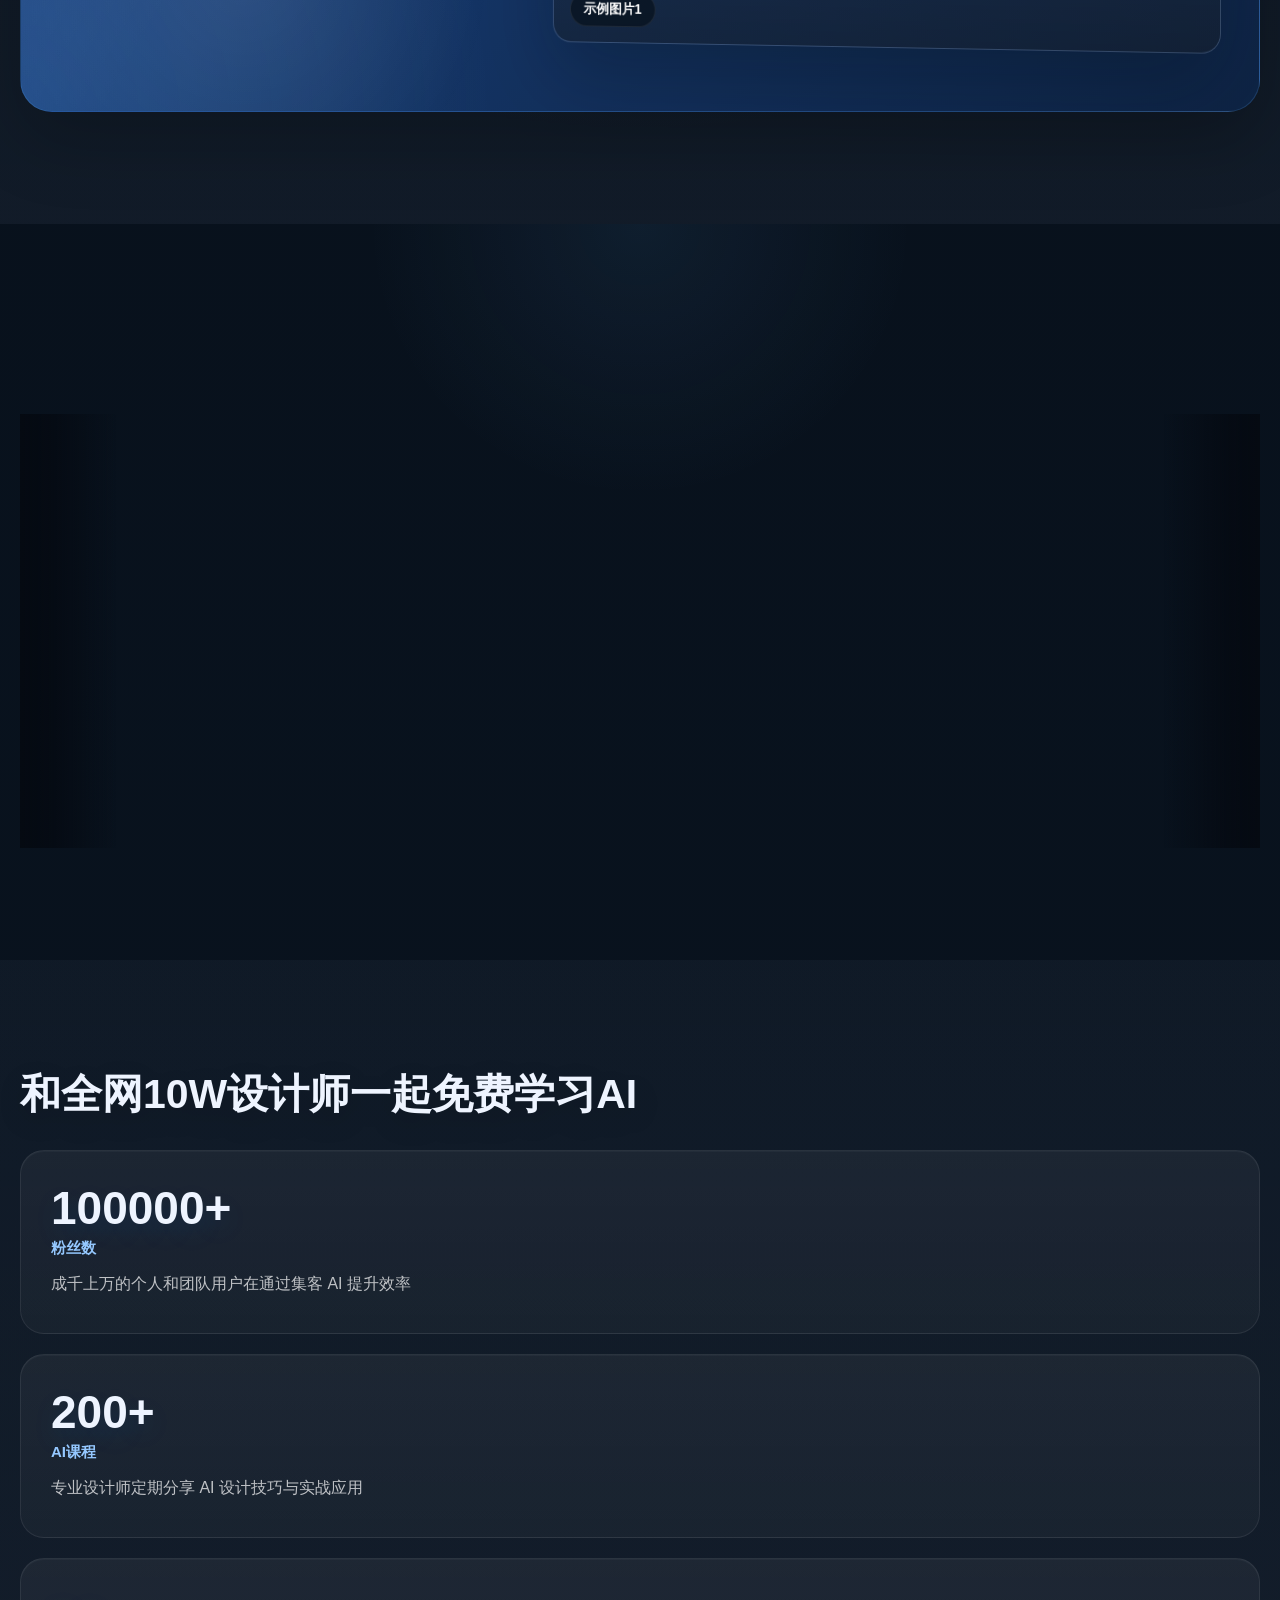
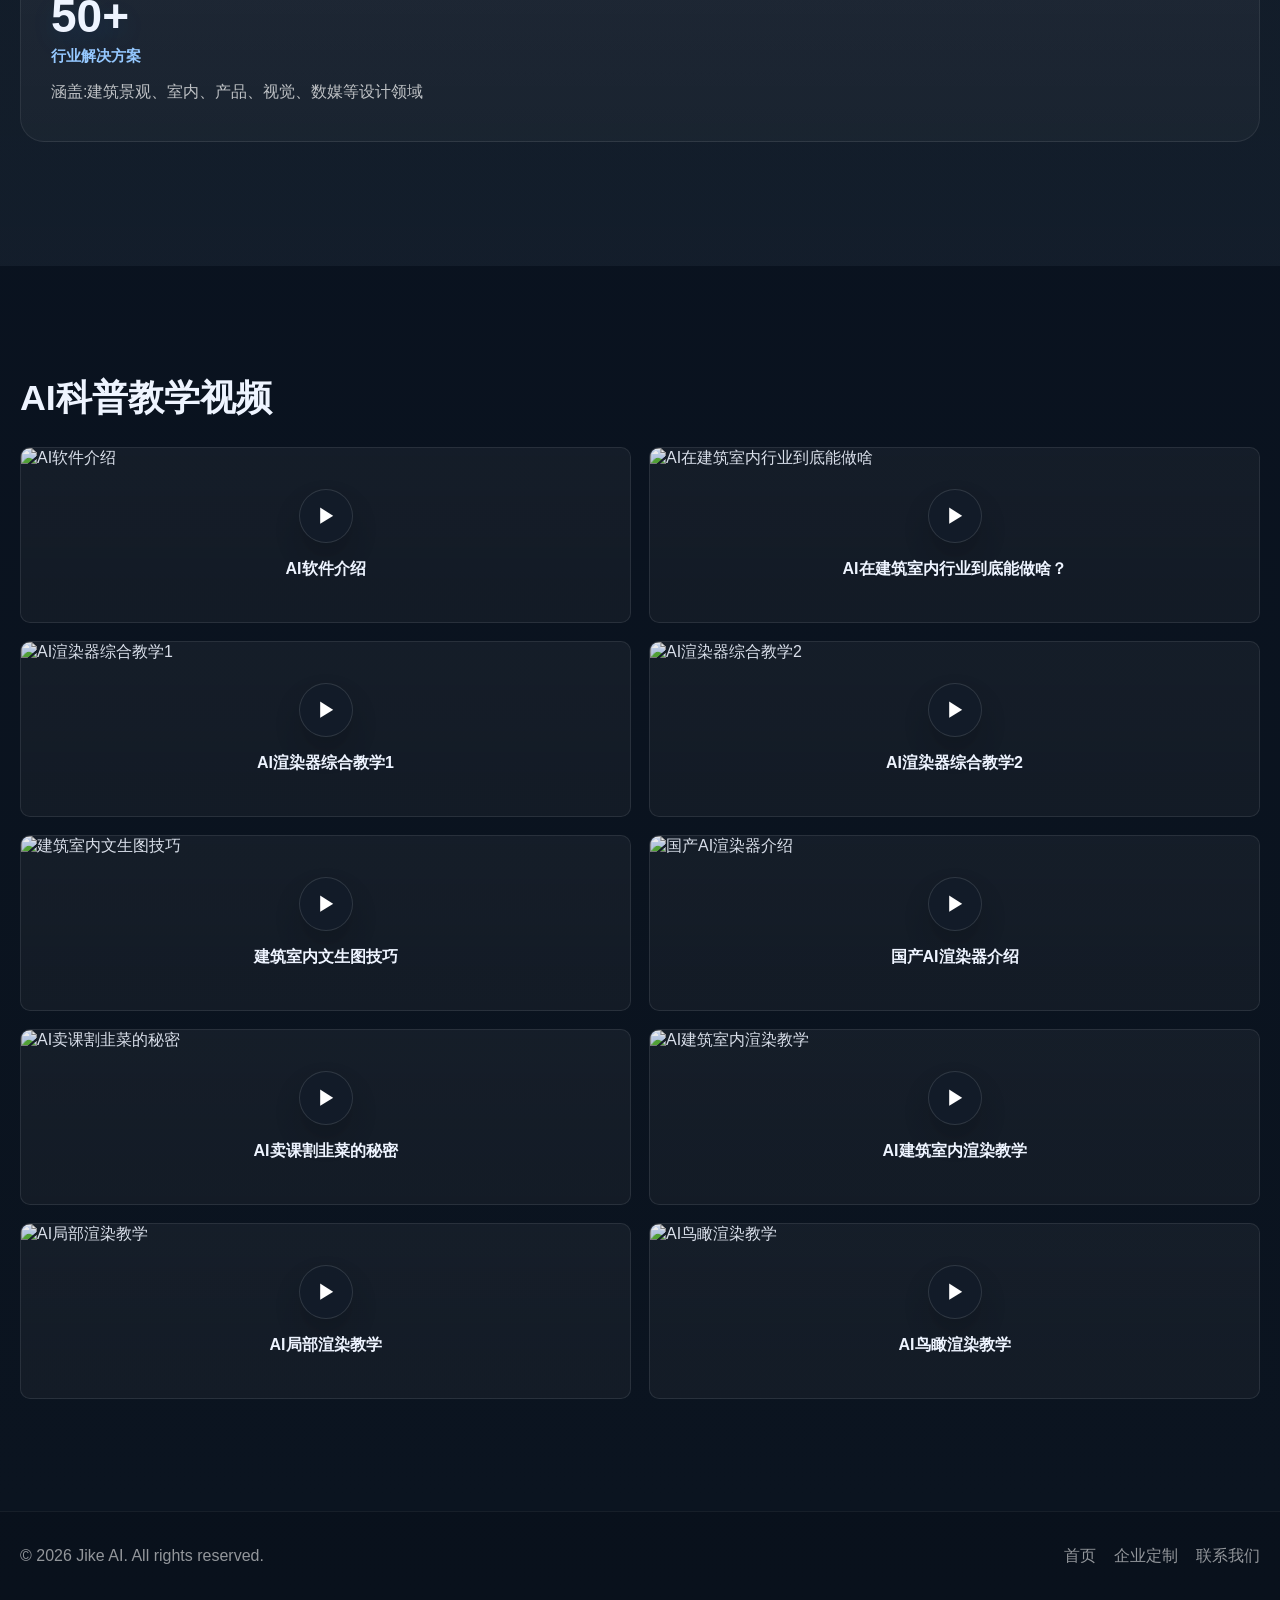
==== commit d91b4344: "Add files via upload" ====
--- a/docs/index.html
+++ b/docs/index.html
@@ -35,9 +35,9 @@
     </header>
 
     <div class="container hero-center">
-      <div class="title">集客AI智能生成平台</div>
+      <div class="title">集客AI人工智能一站式生成平台</div>
       <div class="subtitle">
-        覆盖网页端与运营工作台，快速生成营销海报、商品图、短视频脚本与转化文案
+        涵盖: 环境设计 视觉传达 建筑景观 产品设计 数字媒体 企业运营模拟等运行
       </div>
       <a href="workflow.html" class="quick-btn"><span class="play">▶</span> 必看教程</a>
 
@@ -99,76 +99,22 @@
   </section>
 
   <main class="page-main">
-    <section class="section section-dark home-industry">
-      <div class="container">
-        <div class="industry-board">
-          <div class="industry-board__head">
-            <h2>行业AI功能</h2>
-          </div>
-
-          <div class="industry-card-grid">
-            <article class="industry-card">
-              <img src="https://picsum.photos/seed/jk-industry-1/720/460" alt="建筑材质一致渲染">
-              <span>建筑材质一致渲染</span>
-            </article>
-            <article class="industry-card industry-card--active">
-              <img src="https://picsum.photos/seed/jk-industry-2/720/460" alt="室内材质一致渲染">
-              <span>室内材质一致渲染</span>
-            </article>
-            <article class="industry-card">
-              <img src="https://picsum.photos/seed/jk-industry-3/720/460" alt="AI洗图">
-              <span>AI洗图</span>
-            </article>
-            <article class="industry-card">
-              <img src="https://picsum.photos/seed/jk-industry-4/720/460" alt="总平转鸟瞰">
-              <span>总平转鸟瞰</span>
-            </article>
-            <article class="industry-card">
-              <img src="https://picsum.photos/seed/jk-industry-5/720/460" alt="AI家具棚拍">
-              <span>AI家具棚拍</span>
-            </article>
-
-            <article class="industry-card">
-              <img src="https://picsum.photos/seed/jk-industry-6/720/460" alt="软装拼图渲染">
-              <span>软装拼图渲染</span>
-            </article>
-            <article class="industry-card">
-              <img src="https://picsum.photos/seed/jk-industry-7/720/460" alt="AI建筑渲染">
-              <span>AI建筑渲染</span>
-            </article>
-            <article class="industry-card">
-              <img src="https://picsum.photos/seed/jk-industry-8/720/460" alt="AI家装渲染">
-              <span>AI家装渲染</span>
-            </article>
-            <article class="industry-card">
-              <img src="https://picsum.photos/seed/jk-industry-9/720/460" alt="AI图生视频">
-              <span>AI图生视频</span>
-            </article>
-            <article class="industry-card">
-              <img src="https://picsum.photos/seed/jk-industry-10/720/460" alt="AI图转3D">
-              <span>AI图转3D</span>
-            </article>
-          </div>
-        </div>
-      </div>
-    </section>
-
     <section class="section section-soft home-service">
       <div class="container service-layout">
         <div class="section-head home-section-head">
-          <h2>企业AI转型赋能</h2>
+          <h2>高校/企业AI转型赋能</h2>
         </div>
         <div class="service-panel">
           <div class="service-panel__body">
             <div class="service-panel__copy">
-              <h3>企业网页定制</h3>
+              <h3>高校/企业AI智能体定制</h3>
               <div class="service-panel__item">
                 <strong>服务对象</strong>
-                <p>服务对象：设计院、设计公司、有资源人脉但不懂AI的业内人，创业者</p>
+                <p>服务对象：高校，设计院，设计公司，建材商，各大品牌企业，产品研发企业，创业者等</p>
               </div>
               <div class="service-panel__item">
                 <strong>提供内容</strong>
-                <p>提供内容：定制化设计网页，ai全套技术服务，打造属于自己公司的专属AI网站</p>
+                <p>提供内容：高校AI教学平台，高端网页/网站定制，AI技术服务，AI教培，AI课程定制</p>
               </div>
             </div>
 
@@ -276,7 +222,7 @@
           <article class="learning-stat">
             <strong>50+</strong>
             <span>行业解决方案</span>
-            <p>涵盖建筑、室内、园林、工业等多个设计领域</p>
+            <p>涵盖:建筑景观、室内、产品、视觉、数媒等设计领域</p>
           </article>
         </div>
 
